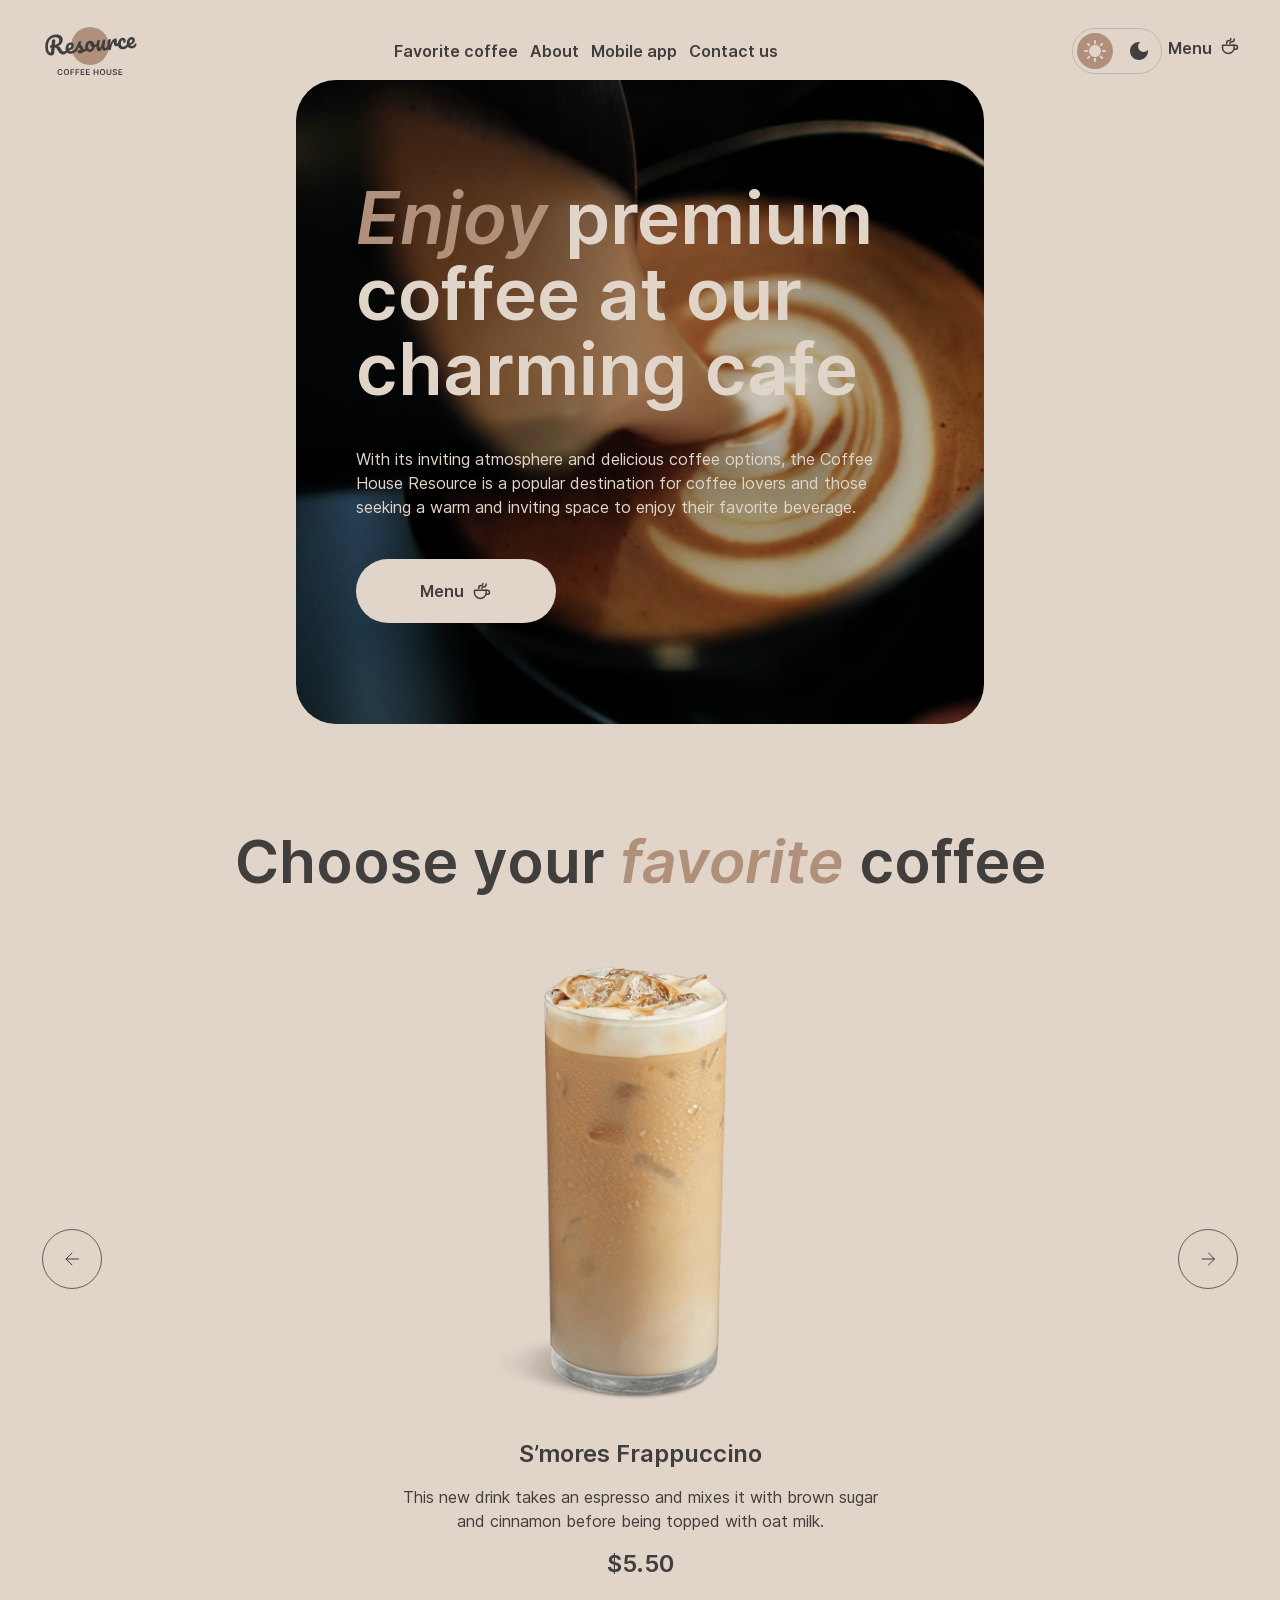
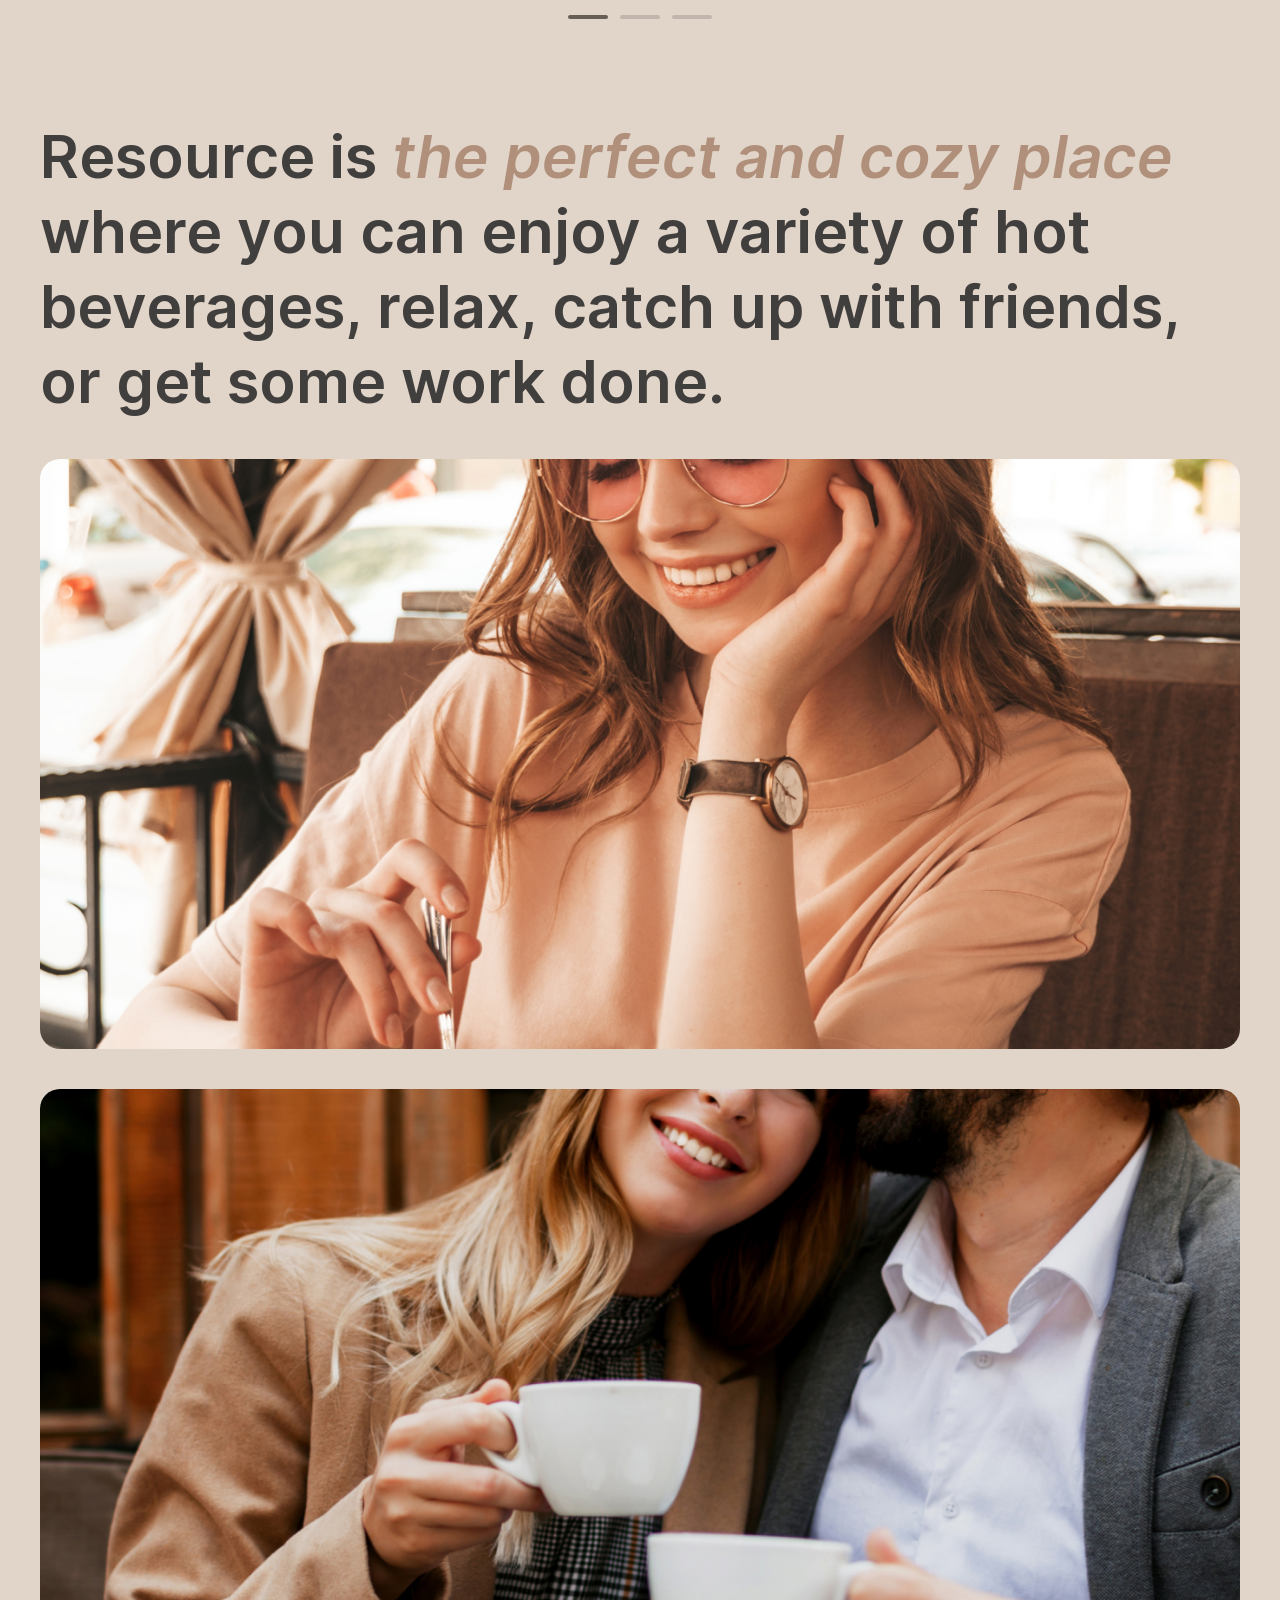
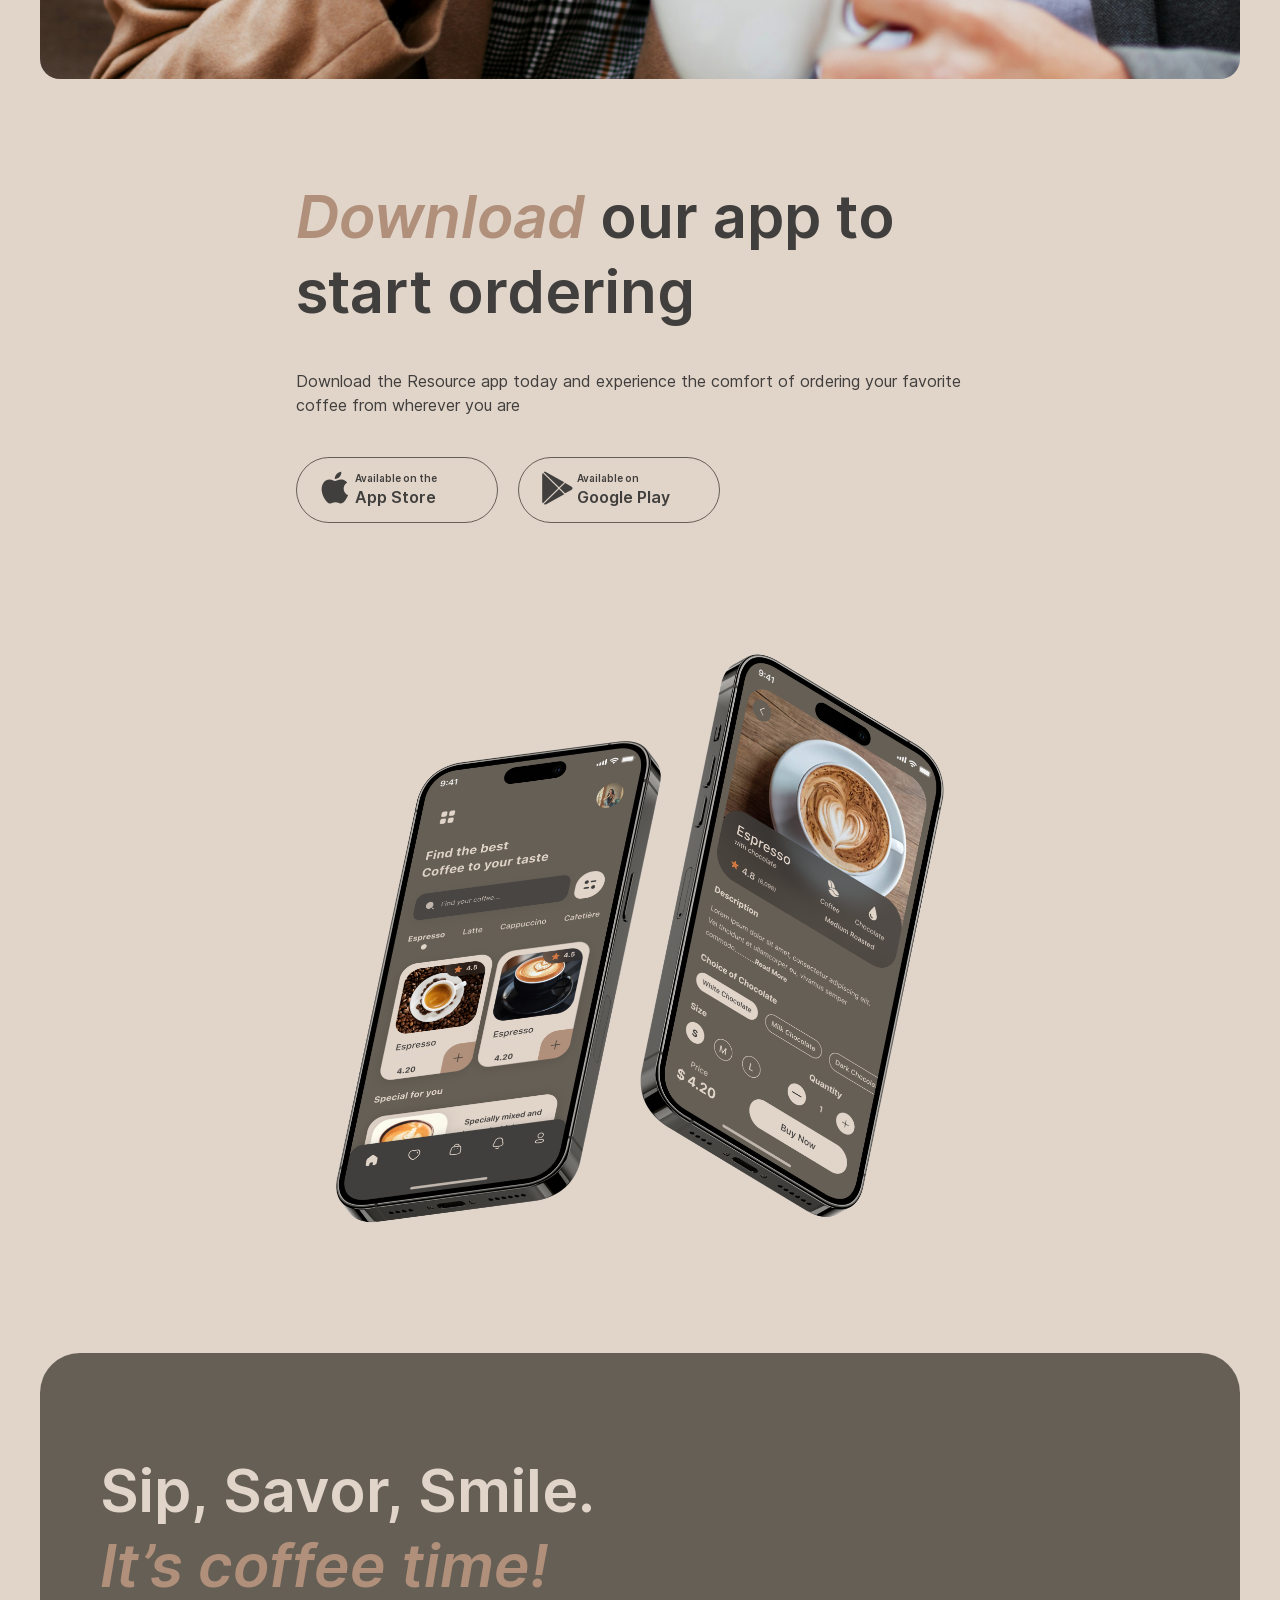
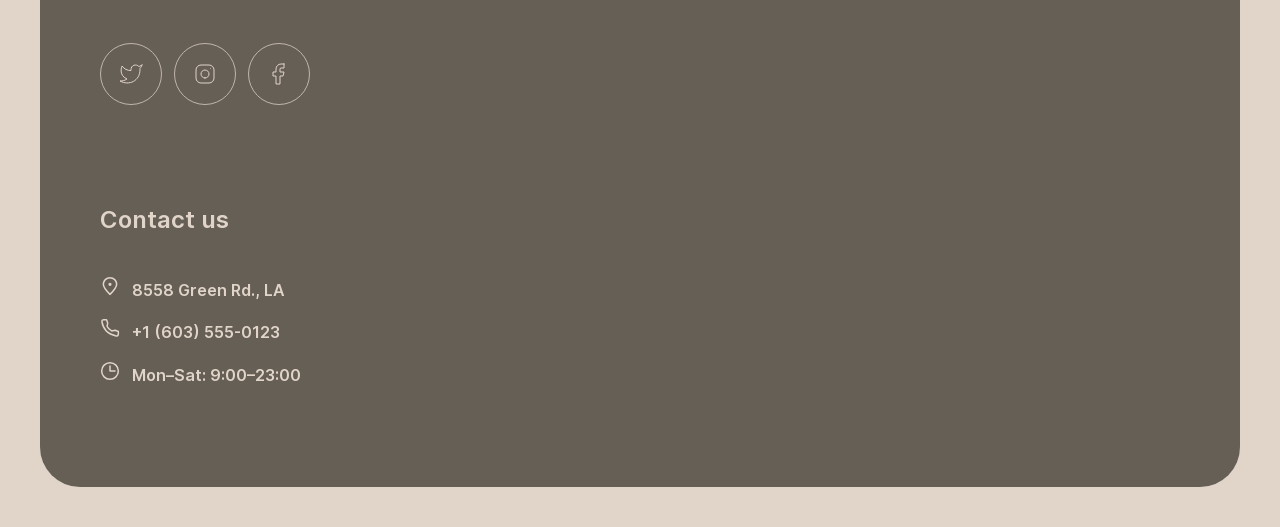
==== index.html @ 59218cc7 "feat: media css updated for header burger" ====
<!DOCTYPE html>
<html lang="en">

<head>
    <meta charset="UTF-8">
    <meta name="viewport" content="width=device-width, initial-scale=1.0">
    <title>Coffee House</title>
    <meta name="description" content="Coffee House">
    <meta name="keywords" content="Coffee House">

    <!-- < < < < < < < < FAVICON -->

    <!-- OG -->
    <meta property="og:site_name" content="Coffee House (Pavel Halanin)">
    <meta property="og:type" content="website">
    <meta property="og:url" content="/rsschool-landing-page/">
    <meta property="og:image" content="./assets/favicon/favicon_256.jpg">
    <meta property="og:title" content="Coffee House (Pavel Halanin)">
    <meta property="og:description" content="Coffee House (Pavel Halanin)">

    <!-- Twitter -->
    <meta property="twitter:card" content="summary">
    <meta property="twitter:image" content="./assets/favicon/favicon_256.jpg">
    <meta property="twitter:title" content="Coffee House (Pavel Halanin)">
    <meta property="twitter:description" content="Coffee House (Pavel Halanin)">

    <!-- Google -->
    <!-- Error on validator.w3.org -->
    <!--
    <meta itemprop="name" content="Coffee House (Pavel Halanin)">
    <meta itemprop="description" content="Coffee House (Pavel Halanin)">
    <meta itemprop="image" content="./assets/favicon/favicon_256.jpg">
    -->

    <!-- Facebook -->
    <link rel="image_src" href="./assets/favicon/favicon_256.jpg">

    <!-- Apple -->
    <link rel="apple-touch-icon" sizes="57x57" href="./assets/favicon/favicon_57.png">
    <link rel="apple-touch-icon" sizes="60x60" href="./assets/favicon/favicon_60.png">
    <link rel="apple-touch-icon" sizes="72x72" href="./assets/favicon/favicon_72.png">
    <link rel="apple-touch-icon" sizes="76x76" href="./assets/favicon/favicon_76.png">
    <link rel="apple-touch-icon" sizes="114x114" href="./assets/favicon/favicon_114.png">
    <link rel="apple-touch-icon" sizes="120x120" href="./assets/favicon/favicon_120.png">
    <link rel="apple-touch-icon" sizes="144x144" href="./assets/favicon/favicon_144.png">
    <link rel="apple-touch-icon" sizes="152x152" href="./assets/favicon/favicon_152.png">
    <link rel="apple-touch-icon" sizes="180x180" href="./assets/favicon/favicon_180.png">

    <meta name="apple-mobile-web-app-title" content="Coffee House (Pavel Halanin)">

    <link rel="apple-touch-icon-precomposed" href="./assets/favicon/favicon_152.png" sizes="152x152">
    <link rel="apple-touch-icon-precomposed" href="./assets/favicon/favicon_120.png" sizes="120x120">
    <link rel="apple-touch-icon-precomposed" href="./assets/favicon/favicon_76.png" sizes="76x76">
    <link rel="apple-touch-icon-precomposed" href="./assets/favicon/favicon_57.png">

    <!-- Safari -->
    <link rel="mask-icon" href="./assets/favicon/favicon.svg" color="#5bbad5">

    <!--favicon-->

    <link rel="icon" type="image/png" sizes="192x192" href="./assets/favicon/favicon_192.png">
    <link rel="icon" type="image/png" sizes="96x96" href="./assets/favicon/favicon_96.png">
    <link rel="icon" type="image/png" sizes="32x32" href="./assets/favicon/favicon_32.png">
    <link rel="icon" type="image/png" sizes="16x16" href="./assets/favicon/favicon_16.png">
    <link rel="icon" type="image/svg+xml" href="./assets/favicon/favicon.svg">
    <link rel="shortcut icon" type="image/vnd.microsoft.icon" href="./assets/favicon/favicon.svg">
    <meta name="application-name" content="Coffee House (Pavel Halanin)">
    <link rel="icon" type="image/x-icon" href="./assets/favicon/favicon.ico">

    <!-- PWA -->
    <link rel="manifest" href="./assets/favicon/manifest.webmanifest">
    <meta name="theme-color" content="#f8f9fa">

    <!-- Microsoft -->
    <meta name="msapplication-config" content="./assets/favicon/ieconfig.xml">
    <meta name="msapplication-TileColor" content="#2d89ef">
    <meta name="msapplication-TileImage" content="./assets/favicon/favicon_144.png">
    <!-- FAVICON > > > > > > > > -->

    <link rel="stylesheet" href="./css/fonts.css?nocache=2026-09-23_19-55">
    <link rel="stylesheet" href="./css/global.css?nocache=2026-09-23_19-55">
    <link rel="stylesheet" href="./css/header.css?nocache=2026-09-23_20-30">
    <link rel="stylesheet" href="./css/header_mobile.css?nocache=2026-09-23_20-30">
    <link rel="stylesheet" href="./css/header_table.css?nocache=2026-09-23_20-30">
    <link rel="stylesheet" href="./css/header_pc.css?nocache=2026-09-23_20-30">
    <link rel="stylesheet" href="./css/hero_mobile.css?nocache=2026-09-23_19-55">
    <link rel="stylesheet" href="./css/hero_table.css?nocache=2026-09-23_19-55">
    <link rel="stylesheet" href="./css/hero_pc.css?nocache=2026-09-23_19-55">
    <link rel="stylesheet" href="./css/slider_mobile.css?nocache=2026-09-23_19-55">
    <link rel="stylesheet" href="./css/slider_table.css?nocache=2026-09-23_19-55">
    <link rel="stylesheet" href="./css/slider_pc.css?nocache=2026-09-23_19-55">
    <link rel="stylesheet" href="./css/about_mobile.css?nocache=2026-09-23_19-55">
    <link rel="stylesheet" href="./css/about_table.css?nocache=2026-09-23_19-55">
    <link rel="stylesheet" href="./css/about_pc.css?nocache=2026-09-23_19-55">
    <link rel="stylesheet" href="./css/mobile_app_mobile.css?nocache=2026-09-23_19-55">
    <link rel="stylesheet" href="./css/mobile_app_table.css?nocache=2026-09-23_19-55">
    <link rel="stylesheet" href="./css/mobile_app_pc.css?nocache=2026-09-23_19-55">
    <link rel="stylesheet" href="./css/footer.css?nocache=2026-09-23_19-55">
    <link rel="stylesheet" href="./css/footer_mobile.css?nocache=2026-09-23_19-55">
    <link rel="stylesheet" href="./css/footer_table.css?nocache=2026-09-23_19-55">
    <link rel="stylesheet" href="./css/footer_pc.css?nocache=2026-09-23_19-55">
    <script src="./js/ThemeSwitcher.js?nocache=2026-09-23_19-55"></script>
</head>

<body>
    <script>
        ThemeSwitcher.init();
    </script>
    <div class="page__wrapper">
        <header class="header">
            <div class="container">
                <a href="./" class="header__logo">
                    <svg data-theme='light' width="100" height="60" viewBox="0 0 100 60" fill="none"
                        xmlns="http://www.w3.org/2000/svg">
                        <path
                            d="M69 25C69 35.4934 60.4934 44 50 44C39.5066 44 31 35.4934 31 25C31 14.5066 39.5066 6 50 6C60.4934 6 69 14.5066 69 25Z"
                            fill="#B0907A" />
                        <path
                            d="M95.6784 22.2913C95.8856 22.2732 96.0534 22.3548 96.1817 22.5364C96.326 22.7165 96.4127 22.9739 96.442 23.3086C96.4922 23.8824 96.4 24.3884 96.1652 24.8265C95.7789 25.5509 95.2359 26.1365 94.5362 26.5832C93.8524 27.0285 93.0084 27.295 92.0042 27.3829C90.4741 27.5168 89.2469 27.1664 88.3226 26.3318C87.3969 25.4812 86.8658 24.2749 86.7291 22.7129C86.6329 21.6131 86.7748 20.5727 87.1547 19.5919C87.5333 18.5951 88.1046 17.7822 88.8687 17.1532C89.6487 16.5229 90.5568 16.1623 91.5928 16.0717C92.5173 15.9908 93.2829 16.2049 93.8895 16.714C94.4948 17.2071 94.8386 17.9239 94.9209 18.8643C95.0171 19.9641 94.7016 20.9473 93.9743 21.814C93.2617 22.6633 91.9772 23.4021 90.1208 24.0303C90.5675 24.73 91.2451 25.0401 92.1537 24.9606C92.8072 24.9035 93.3279 24.7053 93.7158 24.3662C94.1197 24.0257 94.5692 23.4725 95.0643 22.7064C95.2346 22.4506 95.4393 22.3122 95.6784 22.2913ZM91.3914 18.4503C90.8016 18.5019 90.3295 18.8885 89.9751 19.6102C89.6365 20.3304 89.5098 21.1767 89.5949 22.149L89.5991 22.1968C90.5199 21.8914 91.2318 21.4918 91.7347 20.9981C92.2376 20.5044 92.4632 19.9626 92.4117 19.3729C92.3852 19.0701 92.2766 18.8386 92.0859 18.6786C91.9098 18.5013 91.6783 18.4252 91.3914 18.4503Z"
                            fill="#403F3D" />
                        <path
                            d="M83.2976 28.1446C81.7356 28.2813 80.4779 27.9497 79.5245 27.1497C78.5857 26.3324 78.0529 25.1985 77.926 23.7481C77.813 22.457 77.969 21.303 78.394 20.2861C78.819 19.2692 79.4149 18.4622 80.1818 17.8651C80.9487 17.268 81.7784 16.9304 82.671 16.8523C83.5477 16.7756 84.2481 16.9793 84.7723 17.4635C85.311 17.9303 85.6159 18.5702 85.6871 19.383C85.7456 20.0525 85.6437 20.6316 85.3813 21.1203C85.1348 21.6076 84.7725 21.8722 84.2944 21.9141C83.9915 21.9406 83.7382 21.8904 83.5344 21.7637C83.3465 21.6356 83.2414 21.444 83.2191 21.189C83.2093 21.0774 83.2141 20.9485 83.2334 20.8023C83.2527 20.6561 83.2676 20.5504 83.278 20.4852C83.3367 20.2392 83.357 20.0125 83.3389 19.8053C83.3208 19.5981 83.2511 19.4436 83.1297 19.3418C83.0243 19.2386 82.876 19.1953 82.6847 19.2121C82.3181 19.2441 81.9901 19.4415 81.7006 19.8041C81.4097 20.1508 81.193 20.6114 81.0506 21.186C80.9081 21.7606 80.8661 22.3826 80.9247 23.0521C81.0865 24.901 81.9723 25.7551 83.5821 25.6142C84.2356 25.557 84.9181 25.2805 85.6296 24.7846C86.3556 24.2714 87.0469 23.5444 87.7034 22.6036C87.8752 22.3637 88.0806 22.2333 88.3197 22.2124C88.5269 22.1942 88.6946 22.2759 88.8229 22.4574C88.9672 22.6375 89.054 22.895 89.0832 23.2297C89.1362 23.8354 89.028 24.3427 88.7587 24.7518C88.0904 25.7418 87.2526 26.5378 86.2452 27.1399C85.2524 27.7247 84.2699 28.0596 83.2976 28.1446Z"
                            fill="#403F3D" />
                        <path
                            d="M69.548 29.3476C68.9423 29.4006 68.4841 29.1195 68.1733 28.5042C67.8784 27.8876 67.6696 26.8779 67.5469 25.4753C67.3656 23.4032 67.4882 21.4089 67.9148 19.4924C68.0179 19.0177 68.2197 18.6627 68.5203 18.4276C68.8355 18.1752 69.288 18.0232 69.8778 17.9716C70.1965 17.9437 70.4232 17.964 70.5577 18.0326C70.6921 18.1011 70.7692 18.2469 70.7887 18.4701C70.811 18.7251 70.7416 19.3094 70.5806 20.2229C70.477 20.8744 70.3983 21.4434 70.3445 21.93C70.2907 22.4165 70.2626 23.0132 70.2602 23.7201C70.6663 22.3033 71.1584 21.136 71.7366 20.2181C72.3148 19.3002 72.8987 18.6308 73.4883 18.2098C74.0938 17.7874 74.6595 17.5532 75.1855 17.5072C76.2215 17.4166 76.7849 17.8893 76.8755 18.9253C76.8936 19.1325 76.8658 19.6409 76.7921 20.4504C76.7204 21.0991 76.6915 21.5032 76.7054 21.6626C76.7542 22.2204 76.9779 22.4819 77.3764 22.4471C77.8227 22.408 78.3658 22.0072 79.0057 21.2445C79.1948 21.0191 79.4009 20.8967 79.6241 20.8772C79.8313 20.8591 79.9991 20.9408 80.1274 21.1223C80.2702 21.2864 80.3549 21.5199 80.3814 21.8228C80.433 22.4125 80.314 22.8887 80.0245 23.2513C79.6187 23.7526 79.1275 24.1971 78.5511 24.5848C77.9893 24.9552 77.3736 25.1697 76.7042 25.2282C75.8594 25.3021 75.1951 25.1434 74.7111 24.7521C74.2431 24.3594 73.977 23.7965 73.9129 23.0633C73.892 22.8242 73.895 22.583 73.9219 22.3397C73.9258 22.0182 73.923 21.8016 73.9132 21.69C73.8909 21.435 73.7921 21.3151 73.6167 21.3305C73.3777 21.3514 73.0826 21.6503 72.7315 22.2271C72.395 22.7865 72.0738 23.5213 71.768 24.4314C71.4621 25.3415 71.2322 26.2932 71.0782 27.2864C70.9684 28.0509 70.8058 28.5791 70.5904 28.8709C70.3896 29.1455 70.0421 29.3044 69.548 29.3476Z"
                            fill="#403F3D" />
                        <path
                            d="M59.2457 30.2488C58.5284 30.3116 57.9101 30.0364 57.3907 29.4233C56.8858 28.7929 56.5901 27.9836 56.5037 26.9954C56.3991 25.8 56.3833 24.7012 56.4562 23.699C56.5277 22.6809 56.698 21.5979 56.967 20.4501C57.0845 19.958 57.2777 19.5958 57.5465 19.3635C57.8153 19.1312 58.2605 18.9878 58.8821 18.9334C59.2327 18.9028 59.4767 18.9376 59.614 19.038C59.7672 19.1371 59.8536 19.2981 59.8731 19.5213C59.8842 19.6488 59.8342 20.0868 59.7231 20.8354C59.6153 21.4391 59.5345 21.9842 59.4807 22.4707C59.3083 24.1722 59.2465 25.3019 59.2953 25.8598C59.3246 26.1945 59.3854 26.4301 59.4776 26.5666C59.5685 26.6871 59.7016 26.7397 59.8769 26.7244C60.116 26.7035 60.3899 26.4386 60.6988 25.9297C61.0235 25.4195 61.3426 24.6608 61.656 23.6536C61.9854 22.6451 62.2793 21.4148 62.5377 19.9627C62.6234 19.4734 62.7847 19.114 63.0216 18.8845C63.2744 18.6535 63.6638 18.5151 64.1898 18.4691C64.5564 18.437 64.8156 18.4625 64.9674 18.5456C65.1179 18.6127 65.2035 18.7658 65.2245 19.0049C65.2593 19.4034 65.1556 20.5127 64.9133 22.3327C64.6455 24.412 64.5325 25.6907 64.5744 26.1688C64.6009 26.4717 64.6855 26.7052 64.8284 26.8694C64.9698 27.0176 65.1442 27.0827 65.3514 27.0645C65.6702 27.0366 66.028 26.8126 66.4249 26.3924C66.8363 25.9549 67.3703 25.2657 68.0268 24.3249C68.1985 24.0851 68.4039 23.9547 68.643 23.9337C68.8502 23.9156 69.018 23.9973 69.1463 24.1788C69.2906 24.3589 69.3773 24.6163 69.4066 24.9511C69.4624 25.5886 69.3542 26.096 69.082 26.4731C68.4706 27.3779 67.79 28.1361 67.0405 28.7477C66.3069 29.358 65.438 29.707 64.4339 29.7949C63.6688 29.8618 63.0771 29.6165 62.6589 29.0588C62.2567 28.4997 62.0088 27.6862 61.9154 26.6183C61.7393 27.7259 61.406 28.5982 60.9157 29.2354C60.424 29.8566 59.8673 30.1944 59.2457 30.2488Z"
                            fill="#403F3D" />
                        <path
                            d="M57.5606 22.8796C57.7678 22.8614 57.9362 22.9511 58.0659 23.1485C58.1956 23.346 58.2744 23.6041 58.3023 23.9229C58.3692 24.688 58.1779 25.1625 57.7282 25.3463C56.8011 25.7647 55.7659 26.048 54.6225 26.1963C54.4367 27.5616 53.9332 28.6898 53.1117 29.5808C52.2888 30.4559 51.3115 30.9429 50.1799 31.0419C49.2235 31.1256 48.3824 30.9663 47.6566 30.564C46.9467 30.1603 46.383 29.5913 45.9654 28.8569C45.5478 28.1225 45.3 27.309 45.2219 26.4164C45.1159 25.205 45.2529 24.1089 45.6328 23.1281C46.0114 22.1313 46.5841 21.3343 47.351 20.7372C48.1165 20.1242 48.9933 19.7744 49.9816 19.688C51.1929 19.582 52.2022 19.9193 53.0093 20.6999C53.8309 21.4632 54.3592 22.453 54.5941 23.6691C55.339 23.5558 56.2177 23.3183 57.23 22.9567C57.3547 22.9136 57.4649 22.8879 57.5606 22.8796ZM50.1494 28.4908C50.6595 28.4462 51.0797 28.2007 51.41 27.7542C51.7563 27.3063 51.959 26.6863 52.0182 25.8941C51.4948 25.6026 51.0739 25.1977 50.7555 24.6795C50.4531 24.1599 50.2754 23.5972 50.2224 22.9916C50.2001 22.7365 50.2017 22.4794 50.2272 22.2202L50.1076 22.2307C49.4701 22.2864 48.9633 22.644 48.5873 23.3032C48.2259 23.9452 48.094 24.824 48.1916 25.9398C48.2683 26.8164 48.4942 27.4712 48.8694 27.9042C49.2605 28.3357 49.6872 28.5313 50.1494 28.4908Z"
                            fill="#403F3D" />
                        <path
                            d="M40.3098 32.4354C39.481 32.508 38.8267 32.3725 38.3469 32.029C37.8831 31.6841 37.6303 31.2726 37.5884 30.7944C37.5522 30.38 37.6722 30.0081 37.9486 29.6787C38.2249 29.3494 38.658 29.1589 39.2477 29.1073C39.4549 29.0892 39.6961 29.0922 39.9712 29.1163C40.2609 29.1231 40.4782 29.1282 40.623 29.1316C40.5709 28.7185 40.4411 28.3364 40.2337 27.9851C40.0422 27.6325 39.8043 27.3 39.52 26.9876C39.2343 26.6592 38.9687 26.3773 38.7232 26.1418C38.3114 27.1254 37.8856 27.9497 37.4459 28.6145C37.0221 29.278 36.5477 29.9137 36.0227 30.5218C35.7609 30.8338 35.4706 31.0038 35.1518 31.0316C34.8968 31.054 34.6819 30.9844 34.5072 30.823C34.3311 30.6457 34.2312 30.4216 34.2075 30.1506C34.1796 29.8318 34.2653 29.5272 34.4648 29.2367L34.7421 28.827C35.524 27.6664 36.1073 26.7159 36.4923 25.9756C36.7228 25.4896 36.9879 24.8481 37.2876 24.0509C37.5858 23.2379 37.874 22.4016 38.1522 21.542C38.3937 20.8142 38.9926 20.4085 39.9489 20.3248C40.3952 20.2858 40.7095 20.2984 40.8918 20.3628C41.0741 20.4271 41.1729 20.547 41.1883 20.7223C41.1967 20.8179 41.178 20.9722 41.1324 21.1849C41.0868 21.3977 41.0172 21.6126 40.9238 21.8296C40.6871 22.4285 40.5862 22.9272 40.621 23.3257C40.6419 23.5647 40.7446 23.8208 40.9291 24.0937C41.1296 24.3653 41.4239 24.7009 41.8123 25.1006C42.3809 25.7254 42.8136 26.2657 43.1105 26.7216C43.4219 27.1601 43.602 27.6583 43.6508 28.2162C43.6647 28.3756 43.6683 28.6001 43.6615 28.8898C44.4161 28.5187 45.2621 27.6335 46.1998 26.2345C46.3715 25.9946 46.5769 25.8642 46.816 25.8433C47.0232 25.8252 47.191 25.9069 47.3193 26.0884C47.4635 26.2685 47.5503 26.5259 47.5796 26.8606C47.6326 27.4663 47.5244 27.9737 47.255 28.3827C46.5445 29.4407 45.8387 30.185 45.1376 30.6158C44.451 31.0292 43.5751 31.2985 42.51 31.4238C41.9199 32.0215 41.1865 32.3587 40.3098 32.4354Z"
                            fill="#403F3D" />
                        <path
                            d="M36.6171 26.7357C36.8243 26.7175 36.9921 26.7992 37.1204 26.9807C37.2646 27.1608 37.3514 27.4183 37.3807 27.753C37.4365 28.3905 37.3283 28.8979 37.0561 29.2751C36.5291 30.0439 35.7502 30.7786 34.7193 31.4791C33.7044 32.1782 32.5833 32.5815 31.3559 32.6888C29.6823 32.8353 28.3436 32.4947 27.3396 31.667C26.3356 30.8394 25.7646 29.6365 25.6266 28.0586C25.5304 26.9588 25.6722 25.9185 26.0522 24.9376C26.4308 23.9408 27.0021 23.1279 27.7662 22.4989C28.5462 21.8686 29.4542 21.508 30.4903 21.4174C31.4147 21.3365 32.1803 21.5506 32.787 22.0597C33.3923 22.5528 33.7361 23.2696 33.8183 24.21C33.9145 25.3098 33.599 26.293 32.8718 27.1597C32.1591 28.009 30.8826 28.7471 29.0422 29.3739C29.5048 30.0722 30.294 30.3726 31.4098 30.275C32.127 30.2122 32.9183 29.894 33.7836 29.3204C34.6634 28.7295 35.4025 27.9983 36.0009 27.1269C36.1726 26.887 36.378 26.7566 36.6171 26.7357ZM30.2888 23.796C29.6991 23.8476 29.227 24.2342 28.8725 24.9559C28.534 25.6761 28.4073 26.5224 28.4923 27.4947L28.4965 27.5425C29.4174 27.2371 30.1293 26.8375 30.6322 26.3438C31.1351 25.8501 31.3607 25.3083 31.3091 24.7186C31.2826 24.4158 31.174 24.1843 30.9834 24.0243C30.8072 23.847 30.5757 23.7709 30.2888 23.796Z"
                            fill="#403F3D" />
                        <path
                            d="M27.6906 27.5167C27.8978 27.4986 28.0656 27.5803 28.1939 27.7618C28.3382 27.9419 28.4249 28.1993 28.4542 28.5341C28.5086 29.1557 28.4004 29.6631 28.1296 30.0561C27.4454 31.0476 26.7351 31.8324 25.9987 32.4108C25.261 32.9733 24.3581 33.3012 23.2902 33.3946C22.2541 33.4853 21.3451 33.2837 20.5631 32.79C19.797 32.2949 19.028 31.3985 18.256 30.1009C17.6351 29.063 17.151 28.3023 16.8035 27.8188C16.4547 27.3193 16.119 26.9712 15.7967 26.7745C15.4903 26.5765 15.1198 26.4724 14.6852 26.4622C14.6508 26.8025 14.5595 27.8705 14.4114 29.6663C14.3537 30.4744 14.3165 30.9675 14.3 31.1456C14.2256 32.1319 13.9724 32.9089 13.5402 33.4767C13.1067 34.0286 12.4038 34.3471 11.4315 34.4321C10.3636 34.5256 9.38799 34.2977 8.50477 33.7486C7.63609 33.1822 6.9298 32.3606 6.38589 31.2839C5.84059 30.1913 5.50518 28.9277 5.37968 27.4932C5.1454 24.8154 5.40544 22.4638 6.15978 20.4383C6.93006 18.4115 8.10738 16.8148 9.69174 15.6483C11.2906 14.4644 13.1899 13.7763 15.3895 13.5838C16.9196 13.45 18.223 13.5688 19.2994 13.9404C20.3759 14.312 21.1968 14.8826 21.762 15.6523C22.3432 16.4206 22.6784 17.3148 22.7676 18.3349C22.8457 19.2275 22.7073 20.1229 22.3522 21.0213C22.0117 21.9023 21.4476 22.7066 20.66 23.434C19.8724 24.1614 18.8869 24.7375 17.7034 25.1622C18.4866 25.3025 19.1057 25.5856 19.5605 26.0116C20.0154 26.4376 20.4891 27.0787 20.9816 27.9351C21.5115 28.8524 22.0112 29.5153 22.4806 29.924C22.966 30.3312 23.4955 30.5098 24.0693 30.4596C24.5794 30.4149 25.0509 30.205 25.4838 29.8299C25.9154 29.4388 26.4456 28.7981 27.0744 27.9079C27.2461 27.6681 27.4515 27.5377 27.6906 27.5167ZM11.3837 26.727C10.8418 26.7744 10.4561 26.6797 10.2266 26.4428C10.013 26.2045 9.89225 25.9259 9.86436 25.6071C9.8309 25.2246 9.92394 24.9113 10.1435 24.6672C10.379 24.4218 10.6562 24.2851 10.9749 24.2572L11.5727 24.2049C11.691 22.6206 11.8123 21.2528 11.9364 20.1016C12.053 19.0474 12.6771 18.4708 13.8088 18.3718C14.7173 18.2923 15.2071 18.659 15.2782 19.4719C15.2936 19.6473 15.2975 19.7835 15.2899 19.8805L14.9199 23.9121C15.7764 23.789 16.5393 23.5134 17.2085 23.0855C17.8937 22.6561 18.4149 22.0966 18.7722 21.4068C19.1454 20.7156 19.2957 19.9556 19.2232 19.1268C19.1353 18.1226 18.7236 17.3636 17.988 16.8498C17.2524 16.3359 16.2232 16.1369 14.9002 16.2526C13.3382 16.3893 12.0016 16.8997 10.8904 17.7839C9.79381 18.6508 8.98568 19.8779 8.46605 21.4653C7.94503 23.0366 7.78003 24.9142 7.97108 27.0978C8.06033 28.1179 8.24063 28.9855 8.51198 29.7006C8.78334 30.4157 9.08648 30.9432 9.42139 31.2834C9.75631 31.6235 10.0592 31.7817 10.3302 31.7579C10.5374 31.7398 10.6957 31.6216 10.8051 31.4032C10.9304 31.1834 11.0127 30.839 11.052 30.3698L11.3837 26.727Z"
                            fill="#403F3D" />
                        <path
                            d="M78.4033 54.0001V48.1819H82.1874V49.0654H79.4573V50.645H81.9914V51.5285H79.4573V53.1165H82.2101V54.0001H78.4033Z"
                            fill="#403F3D" />
                        <path
                            d="M75.9698 49.7813C75.9433 49.5332 75.8316 49.34 75.6346 49.2017C75.4395 49.0635 75.1857 48.9943 74.8732 48.9943C74.6535 48.9943 74.4651 49.0275 74.3079 49.0938C74.1507 49.1601 74.0304 49.25 73.9471 49.3637C73.8638 49.4773 73.8211 49.607 73.8192 49.7529C73.8192 49.8741 73.8467 49.9792 73.9016 50.0682C73.9585 50.1572 74.0352 50.233 74.1317 50.2955C74.2283 50.3561 74.3353 50.4072 74.4528 50.4489C74.5702 50.4906 74.6886 50.5256 74.8079 50.554L75.3533 50.6904C75.573 50.7415 75.7842 50.8106 75.9869 50.8977C76.1914 50.9849 76.3742 51.0947 76.5352 51.2273C76.698 51.3599 76.8268 51.5199 76.9215 51.7074C77.0162 51.8949 77.0636 52.1146 77.0636 52.3665C77.0636 52.7074 76.9764 53.0076 76.8022 53.2671C76.628 53.5246 76.3761 53.7263 76.0465 53.8722C75.7189 54.0161 75.3221 54.0881 74.8562 54.0881C74.4035 54.0881 74.0105 54.018 73.6772 53.8779C73.3458 53.7377 73.0863 53.5332 72.8988 53.2642C72.7132 52.9953 72.6128 52.6676 72.5977 52.2813H73.6346C73.6497 52.4839 73.7122 52.6525 73.8221 52.787C73.9319 52.9214 74.0749 53.0218 74.2511 53.0881C74.4291 53.1544 74.628 53.1875 74.8477 53.1875C75.0768 53.1875 75.2776 53.1534 75.4499 53.0852C75.6242 53.0152 75.7605 52.9186 75.859 52.7955C75.9575 52.6705 76.0077 52.5246 76.0096 52.358C76.0077 52.2065 75.9632 52.0815 75.8761 51.983C75.7889 51.8826 75.6668 51.7993 75.5096 51.733C75.3543 51.6648 75.1725 51.6042 74.9641 51.5512L74.3022 51.3807C73.823 51.2576 73.4442 51.071 73.1658 50.821C72.8893 50.5692 72.7511 50.2349 72.7511 49.8182C72.7511 49.4754 72.8439 49.1752 73.0295 48.9176C73.217 48.6601 73.4717 48.4602 73.7937 48.3182C74.1156 48.1743 74.4802 48.1023 74.8874 48.1023C75.3003 48.1023 75.6621 48.1743 75.9727 48.3182C76.2852 48.4602 76.5304 48.6582 76.7085 48.912C76.8865 49.1638 76.9783 49.4536 76.984 49.7813H75.9698Z"
                            fill="#403F3D" />
                        <path
                            d="M70.2081 48.1819H71.2621V51.983C71.2621 52.3997 71.1636 52.7662 70.9667 53.0825C70.7716 53.3987 70.497 53.6459 70.1428 53.8239C69.7886 54.0001 69.3748 54.0881 68.9013 54.0881C68.4259 54.0881 68.0112 54.0001 67.657 53.8239C67.3028 53.6459 67.0282 53.3987 66.8331 53.0825C66.6381 52.7662 66.5405 52.3997 66.5405 51.983V48.1819H67.5945V51.895C67.5945 52.1374 67.6475 52.3533 67.7536 52.5427C67.8615 52.7321 68.0131 52.8807 68.2081 52.9887C68.4032 53.0948 68.6343 53.1478 68.9013 53.1478C69.1684 53.1478 69.3994 53.0948 69.5945 52.9887C69.7915 52.8807 69.943 52.7321 70.049 52.5427C70.1551 52.3533 70.2081 52.1374 70.2081 51.895V48.1819Z"
                            fill="#403F3D" />
                        <path
                            d="M65.1444 51.0909C65.1444 51.7178 65.027 52.2548 64.7922 52.7017C64.5592 53.1468 64.241 53.4877 63.8376 53.7245C63.4361 53.9612 62.9806 54.0796 62.4711 54.0796C61.9617 54.0796 61.5052 53.9612 61.1018 53.7245C60.7003 53.4858 60.3821 53.144 60.1473 52.6989C59.9143 52.2519 59.7979 51.7159 59.7979 51.0909C59.7979 50.464 59.9143 49.9281 60.1473 49.483C60.3821 49.036 60.7003 48.6942 61.1018 48.4574C61.5052 48.2207 61.9617 48.1023 62.4711 48.1023C62.9806 48.1023 63.4361 48.2207 63.8376 48.4574C64.241 48.6942 64.5592 49.036 64.7922 49.483C65.027 49.9281 65.1444 50.464 65.1444 51.0909ZM64.0848 51.0909C64.0848 50.6496 64.0157 50.2775 63.8774 49.9745C63.741 49.6695 63.5516 49.4394 63.3092 49.2841C63.0668 49.1269 62.7874 49.0483 62.4711 49.0483C62.1549 49.0483 61.8755 49.1269 61.6331 49.2841C61.3907 49.4394 61.2003 49.6695 61.0621 49.9745C60.9257 50.2775 60.8575 50.6496 60.8575 51.0909C60.8575 51.5322 60.9257 51.9053 61.0621 52.2102C61.2003 52.5133 61.3907 52.7434 61.6331 52.9006C61.8755 53.0559 62.1549 53.1335 62.4711 53.1335C62.7874 53.1335 63.0668 53.0559 63.3092 52.9006C63.5516 52.7434 63.741 52.5133 63.8774 52.2102C64.0157 51.9053 64.0848 51.5322 64.0848 51.0909Z"
                            fill="#403F3D" />
                        <path
                            d="M53.5923 54.0001V48.1819H54.6463V50.645H57.3423V48.1819H58.3991V54.0001H57.3423V51.5285H54.6463V54.0001H53.5923Z"
                            fill="#403F3D" />
                        <path
                            d="M45.9487 54.0001V48.1819H49.7328V49.0654H47.0027V50.645H49.5368V51.5285H47.0027V53.1165H49.7556V54.0001H45.9487Z"
                            fill="#403F3D" />
                        <path
                            d="M40.689 54.0001V48.1819H44.4731V49.0654H41.7429V50.645H44.277V51.5285H41.7429V53.1165H44.4958V54.0001H40.689Z"
                            fill="#403F3D" />
                        <path
                            d="M35.6016 54.0001V48.1819H39.3288V49.0654H36.6555V50.645H39.0732V51.5285H36.6555V54.0001H35.6016Z"
                            fill="#403F3D" />
                        <path
                            d="M30.5142 54.0001V48.1819H34.2414V49.0654H31.5681V50.645H33.9858V51.5285H31.5681V54.0001H30.5142Z"
                            fill="#403F3D" />
                        <path
                            d="M29.1176 51.0909C29.1176 51.7178 29.0002 52.2548 28.7653 52.7017C28.5324 53.1468 28.2142 53.4877 27.8108 53.7245C27.4093 53.9612 26.9538 54.0796 26.4443 54.0796C25.9348 54.0796 25.4784 53.9612 25.075 53.7245C24.6735 53.4858 24.3553 53.144 24.1204 52.6989C23.8875 52.2519 23.771 51.7159 23.771 51.0909C23.771 50.464 23.8875 49.9281 24.1204 49.483C24.3553 49.036 24.6735 48.6942 25.075 48.4574C25.4784 48.2207 25.9348 48.1023 26.4443 48.1023C26.9538 48.1023 27.4093 48.2207 27.8108 48.4574C28.2142 48.6942 28.5324 49.036 28.7653 49.483C29.0002 49.9281 29.1176 50.464 29.1176 51.0909ZM28.0579 51.0909C28.0579 50.6496 27.9888 50.2775 27.8505 49.9745C27.7142 49.6695 27.5248 49.4394 27.2824 49.2841C27.0399 49.1269 26.7606 49.0483 26.4443 49.0483C26.128 49.0483 25.8486 49.1269 25.6062 49.2841C25.3638 49.4394 25.1735 49.6695 25.0352 49.9745C24.8988 50.2775 24.8307 50.6496 24.8307 51.0909C24.8307 51.5322 24.8988 51.9053 25.0352 52.2102C25.1735 52.5133 25.3638 52.7434 25.6062 52.9006C25.8486 53.0559 26.128 53.1335 26.4443 53.1335C26.7606 53.1335 27.0399 53.0559 27.2824 52.9006C27.5248 52.7434 27.7142 52.5133 27.8505 52.2102C27.9888 51.9053 28.0579 51.5322 28.0579 51.0909Z"
                            fill="#403F3D" />
                        <path
                            d="M22.5536 50.1449H21.4911C21.4608 49.9707 21.4049 49.8163 21.3235 49.6818C21.2421 49.5455 21.1407 49.4299 21.0195 49.3352C20.8983 49.2406 20.7601 49.1695 20.6048 49.1222C20.4513 49.0729 20.2856 49.0483 20.1076 49.0483C19.7913 49.0483 19.511 49.1279 19.2667 49.287C19.0224 49.4442 18.8311 49.6752 18.6928 49.9801C18.5546 50.2832 18.4854 50.6534 18.4854 51.0909C18.4854 51.536 18.5546 51.911 18.6928 52.2159C18.833 52.519 19.0243 52.7481 19.2667 52.9034C19.511 53.0568 19.7904 53.1335 20.1048 53.1335C20.279 53.1335 20.4419 53.1108 20.5934 53.0654C20.7468 53.018 20.8841 52.9489 21.0053 52.858C21.1284 52.7671 21.2317 52.6553 21.315 52.5227C21.4002 52.3902 21.4589 52.2387 21.4911 52.0682L22.5536 52.0739C22.5138 52.3504 22.4277 52.6099 22.2951 52.8523C22.1644 53.0947 21.993 53.3087 21.7809 53.4943C21.5688 53.6781 21.3207 53.822 21.0366 53.9262C20.7525 54.0284 20.4371 54.0796 20.0906 54.0796C19.5792 54.0796 19.1228 53.9612 18.7212 53.7245C18.3197 53.4877 18.0034 53.1459 17.7724 52.6989C17.5413 52.2519 17.4258 51.7159 17.4258 51.0909C17.4258 50.464 17.5423 49.9281 17.7752 49.483C18.0082 49.036 18.3254 48.6942 18.7269 48.4574C19.1284 48.2207 19.583 48.1023 20.0906 48.1023C20.4144 48.1023 20.7156 48.1477 20.994 48.2387C21.2724 48.3296 21.5205 48.4631 21.7383 48.6392C21.9561 48.8135 22.1351 49.0275 22.2752 49.2813C22.4173 49.5332 22.5101 49.821 22.5536 50.1449Z"
                            fill="#403F3D" />
                    </svg>
                    <svg data-theme='dark' width="100" height="60" viewBox="0 0 100 60" fill="none"
                        xmlns="http://www.w3.org/2000/svg">
                        <path
                            d="M69 25C69 35.4934 60.4934 44 50 44C39.5066 44 31 35.4934 31 25C31 14.5066 39.5066 6 50 6C60.4934 6 69 14.5066 69 25Z"
                            fill="#B0907A" />
                        <path
                            d="M95.6784 22.2913C95.8856 22.2732 96.0534 22.3548 96.1817 22.5364C96.326 22.7165 96.4127 22.9739 96.442 23.3086C96.4922 23.8824 96.4 24.3884 96.1652 24.8265C95.7789 25.5509 95.2359 26.1365 94.5362 26.5832C93.8524 27.0285 93.0084 27.295 92.0042 27.3829C90.4741 27.5168 89.2469 27.1664 88.3226 26.3318C87.3969 25.4812 86.8658 24.2749 86.7291 22.7129C86.6329 21.6131 86.7748 20.5727 87.1547 19.5919C87.5333 18.5951 88.1046 17.7822 88.8687 17.1532C89.6487 16.5229 90.5568 16.1623 91.5928 16.0717C92.5173 15.9908 93.2829 16.2049 93.8895 16.714C94.4948 17.2071 94.8386 17.9239 94.9209 18.8643C95.0171 19.9641 94.7016 20.9473 93.9743 21.814C93.2617 22.6633 91.9772 23.4021 90.1208 24.0303C90.5675 24.73 91.2451 25.0401 92.1537 24.9606C92.8072 24.9035 93.3279 24.7053 93.7158 24.3662C94.1197 24.0257 94.5692 23.4725 95.0643 22.7064C95.2346 22.4506 95.4393 22.3122 95.6784 22.2913ZM91.3914 18.4503C90.8016 18.5019 90.3295 18.8885 89.9751 19.6102C89.6365 20.3304 89.5098 21.1767 89.5949 22.149L89.5991 22.1968C90.5199 21.8914 91.2318 21.4918 91.7347 20.9981C92.2376 20.5044 92.4632 19.9626 92.4117 19.3729C92.3852 19.0701 92.2766 18.8386 92.0859 18.6786C91.9098 18.5013 91.6783 18.4252 91.3914 18.4503Z"
                            fill="#E1D4C9" />
                        <path
                            d="M83.2976 28.1446C81.7356 28.2813 80.4779 27.9497 79.5245 27.1497C78.5857 26.3324 78.0529 25.1985 77.926 23.7481C77.813 22.457 77.969 21.303 78.394 20.2861C78.819 19.2692 79.4149 18.4622 80.1818 17.8651C80.9487 17.268 81.7784 16.9304 82.671 16.8523C83.5477 16.7756 84.2481 16.9793 84.7723 17.4635C85.311 17.9303 85.6159 18.5702 85.6871 19.383C85.7456 20.0525 85.6437 20.6316 85.3813 21.1203C85.1348 21.6076 84.7725 21.8722 84.2944 21.9141C83.9915 21.9406 83.7382 21.8904 83.5344 21.7637C83.3465 21.6356 83.2414 21.444 83.2191 21.189C83.2093 21.0774 83.2141 20.9485 83.2334 20.8023C83.2527 20.6561 83.2676 20.5504 83.278 20.4852C83.3367 20.2392 83.357 20.0125 83.3389 19.8053C83.3208 19.5981 83.2511 19.4436 83.1297 19.3418C83.0243 19.2386 82.876 19.1953 82.6847 19.2121C82.3181 19.2441 81.9901 19.4415 81.7006 19.8041C81.4097 20.1508 81.193 20.6114 81.0506 21.186C80.9081 21.7606 80.8661 22.3826 80.9247 23.0521C81.0865 24.901 81.9723 25.7551 83.5821 25.6142C84.2356 25.557 84.9181 25.2805 85.6296 24.7846C86.3556 24.2714 87.0469 23.5444 87.7034 22.6036C87.8752 22.3637 88.0806 22.2333 88.3197 22.2124C88.5269 22.1942 88.6946 22.2759 88.8229 22.4574C88.9672 22.6375 89.054 22.895 89.0832 23.2297C89.1362 23.8354 89.028 24.3427 88.7587 24.7518C88.0904 25.7418 87.2526 26.5378 86.2452 27.1399C85.2524 27.7247 84.2699 28.0596 83.2976 28.1446Z"
                            fill="#E1D4C9" />
                        <path
                            d="M69.548 29.3476C68.9423 29.4006 68.4841 29.1195 68.1733 28.5042C67.8784 27.8876 67.6696 26.8779 67.5469 25.4753C67.3656 23.4032 67.4882 21.4089 67.9148 19.4924C68.0179 19.0177 68.2197 18.6627 68.5203 18.4276C68.8355 18.1752 69.288 18.0232 69.8778 17.9716C70.1965 17.9437 70.4232 17.964 70.5577 18.0326C70.6921 18.1011 70.7692 18.2469 70.7887 18.4701C70.811 18.7251 70.7416 19.3094 70.5806 20.2229C70.477 20.8744 70.3983 21.4434 70.3445 21.93C70.2907 22.4165 70.2626 23.0132 70.2602 23.7201C70.6663 22.3033 71.1584 21.136 71.7366 20.2181C72.3148 19.3002 72.8987 18.6308 73.4883 18.2098C74.0938 17.7874 74.6595 17.5532 75.1855 17.5072C76.2215 17.4166 76.7849 17.8893 76.8755 18.9253C76.8936 19.1325 76.8658 19.6409 76.7921 20.4504C76.7204 21.0991 76.6915 21.5032 76.7054 21.6626C76.7542 22.2204 76.9779 22.4819 77.3764 22.4471C77.8227 22.408 78.3658 22.0072 79.0057 21.2445C79.1948 21.0191 79.4009 20.8967 79.6241 20.8772C79.8313 20.8591 79.9991 20.9408 80.1274 21.1223C80.2702 21.2864 80.3549 21.5199 80.3814 21.8228C80.433 22.4125 80.314 22.8887 80.0245 23.2513C79.6187 23.7526 79.1275 24.1971 78.5511 24.5848C77.9893 24.9552 77.3736 25.1697 76.7042 25.2282C75.8594 25.3021 75.1951 25.1434 74.7111 24.7521C74.2431 24.3594 73.977 23.7965 73.9129 23.0633C73.892 22.8242 73.895 22.583 73.9219 22.3397C73.9258 22.0182 73.923 21.8016 73.9132 21.69C73.8909 21.435 73.7921 21.3151 73.6167 21.3305C73.3777 21.3514 73.0826 21.6503 72.7315 22.2271C72.395 22.7865 72.0738 23.5213 71.768 24.4314C71.4621 25.3415 71.2322 26.2932 71.0782 27.2864C70.9684 28.0509 70.8058 28.5791 70.5904 28.8709C70.3896 29.1455 70.0421 29.3044 69.548 29.3476Z"
                            fill="#E1D4C9" />
                        <path
                            d="M59.2452 30.2488C58.5279 30.3116 57.9096 30.0364 57.3902 29.4233C56.8853 28.7929 56.5897 27.9836 56.5032 26.9954C56.3986 25.8 56.3828 24.7012 56.4557 23.699C56.5273 22.6809 56.6975 21.5979 56.9665 20.4501C57.0841 19.958 57.2772 19.5958 57.546 19.3635C57.8148 19.1312 58.26 18.9878 58.8816 18.9334C59.2323 18.9028 59.4762 18.9376 59.6135 19.038C59.7667 19.1371 59.8531 19.2981 59.8726 19.5213C59.8838 19.6488 59.8337 20.0868 59.7226 20.8354C59.6148 21.4391 59.534 21.9842 59.4802 22.4707C59.3078 24.1722 59.246 25.3019 59.2948 25.8598C59.3241 26.1945 59.3849 26.4301 59.4771 26.5666C59.568 26.6871 59.7011 26.7397 59.8764 26.7244C60.1155 26.7035 60.3895 26.4386 60.6983 25.9297C61.023 25.4195 61.3421 24.6608 61.6555 23.6536C61.9849 22.6451 62.2788 21.4148 62.5372 19.9627C62.6229 19.4734 62.7842 19.114 63.0211 18.8845C63.2739 18.6535 63.6633 18.5151 64.1893 18.4691C64.5559 18.437 64.8151 18.4625 64.967 18.5456C65.1174 18.6127 65.203 18.7658 65.224 19.0049C65.2588 19.4034 65.1551 20.5127 64.9128 22.3327C64.645 24.412 64.532 25.6907 64.5739 26.1688C64.6004 26.4717 64.685 26.7052 64.8279 26.8694C64.9693 27.0176 65.1437 27.0827 65.3509 27.0645C65.6697 27.0366 66.0275 26.8126 66.4244 26.3924C66.8358 25.9549 67.3698 25.2657 68.0263 24.3249C68.198 24.0851 68.4035 23.9547 68.6425 23.9337C68.8498 23.9156 69.0175 23.9973 69.1458 24.1788C69.2901 24.3589 69.3768 24.6163 69.4061 24.9511C69.4619 25.5886 69.3537 26.096 69.0815 26.4731C68.4701 27.3779 67.7896 28.1361 67.04 28.7477C66.3064 29.358 65.4375 29.707 64.4334 29.7949C63.6683 29.8618 63.0766 29.6165 62.6585 29.0588C62.2562 28.4997 62.0084 27.6862 61.9149 26.6183C61.7388 27.7259 61.4055 28.5982 60.9152 29.2354C60.4235 29.8566 59.8668 30.1944 59.2452 30.2488Z"
                            fill="#E1D4C9" />
                        <path
                            d="M57.5606 22.8796C57.7678 22.8614 57.9362 22.9511 58.0659 23.1485C58.1956 23.346 58.2744 23.6041 58.3023 23.9229C58.3692 24.688 58.1779 25.1625 57.7282 25.3463C56.8011 25.7647 55.7659 26.048 54.6225 26.1963C54.4367 27.5616 53.9332 28.6898 53.1117 29.5808C52.2888 30.4559 51.3115 30.9429 50.1799 31.0419C49.2235 31.1256 48.3824 30.9663 47.6566 30.564C46.9467 30.1603 46.383 29.5913 45.9654 28.8569C45.5478 28.1225 45.3 27.309 45.2219 26.4164C45.1159 25.205 45.2529 24.1089 45.6328 23.1281C46.0114 22.1313 46.5841 21.3343 47.351 20.7372C48.1165 20.1242 48.9933 19.7744 49.9816 19.688C51.1929 19.582 52.2022 19.9193 53.0093 20.6999C53.8309 21.4632 54.3592 22.453 54.5941 23.6691C55.339 23.5558 56.2177 23.3183 57.23 22.9567C57.3547 22.9136 57.4649 22.8879 57.5606 22.8796ZM50.1494 28.4908C50.6595 28.4462 51.0797 28.2007 51.41 27.7542C51.7563 27.3063 51.959 26.6863 52.0182 25.8941C51.4948 25.6026 51.0739 25.1977 50.7555 24.6795C50.4531 24.1599 50.2754 23.5972 50.2224 22.9916C50.2001 22.7365 50.2017 22.4794 50.2272 22.2202L50.1076 22.2307C49.4701 22.2864 48.9633 22.644 48.5873 23.3032C48.2259 23.9452 48.094 24.824 48.1916 25.9398C48.2683 26.8164 48.4942 27.4712 48.8694 27.9042C49.2605 28.3357 49.6872 28.5313 50.1494 28.4908Z"
                            fill="#E1D4C9" />
                        <path
                            d="M40.3093 32.4354C39.4805 32.508 38.8262 32.3725 38.3464 32.029C37.8826 31.6841 37.6298 31.2726 37.5879 30.7944C37.5517 30.38 37.6717 30.0081 37.9481 29.6787C38.2244 29.3494 38.6575 29.1589 39.2472 29.1073C39.4544 29.0892 39.6956 29.0922 39.9708 29.1163C40.2604 29.1231 40.4777 29.1282 40.6226 29.1316C40.5704 28.7185 40.4406 28.3364 40.2332 27.9851C40.0417 27.6325 39.8038 27.3 39.5195 26.9876C39.2338 26.6592 38.9682 26.3773 38.7228 26.1418C38.3109 27.1254 37.8851 27.9497 37.4454 28.6145C37.0216 29.278 36.5472 29.9137 36.0222 30.5218C35.7604 30.8338 35.4701 31.0038 35.1513 31.0316C34.8963 31.054 34.6814 30.9844 34.5067 30.823C34.3306 30.6457 34.2307 30.4216 34.207 30.1506C34.1791 29.8318 34.2648 29.5272 34.4643 29.2367L34.7416 28.827C35.5235 27.6664 36.1068 26.7159 36.4918 25.9756C36.7223 25.4896 36.9874 24.8481 37.2871 24.0509C37.5853 23.2379 37.8735 22.4016 38.1517 21.542C38.3932 20.8142 38.9921 20.4085 39.9484 20.3248C40.3947 20.2858 40.709 20.2984 40.8913 20.3628C41.0736 20.4271 41.1725 20.547 41.1878 20.7223C41.1962 20.8179 41.1775 20.9722 41.1319 21.1849C41.0863 21.3977 41.0167 21.6126 40.9233 21.8296C40.6866 22.4285 40.5857 22.9272 40.6205 23.3257C40.6415 23.5647 40.7442 23.8208 40.9286 24.0937C41.1291 24.3653 41.4235 24.7009 41.8118 25.1006C42.3804 25.7254 42.8131 26.2657 43.11 26.7216C43.4214 27.1601 43.6015 27.6583 43.6503 28.2162C43.6642 28.3756 43.6678 28.6001 43.6611 28.8898C44.4156 28.5187 45.2617 27.6335 46.1993 26.2345C46.371 25.9946 46.5765 25.8642 46.8155 25.8433C47.0227 25.8252 47.1905 25.9069 47.3188 26.0884C47.4631 26.2685 47.5498 26.5259 47.5791 26.8606C47.6321 27.4663 47.5239 27.9737 47.2545 28.3827C46.544 29.4407 45.8382 30.185 45.1371 30.6158C44.4505 31.0292 43.5747 31.2985 42.5095 31.4238C41.9194 32.0215 41.186 32.3587 40.3093 32.4354Z"
                            fill="#E1D4C9" />
                        <path
                            d="M36.6171 26.7357C36.8243 26.7175 36.9921 26.7992 37.1204 26.9807C37.2646 27.1608 37.3514 27.4183 37.3807 27.753C37.4365 28.3905 37.3283 28.8979 37.0561 29.2751C36.5291 30.0439 35.7502 30.7786 34.7193 31.4791C33.7044 32.1782 32.5833 32.5815 31.3559 32.6888C29.6823 32.8353 28.3436 32.4947 27.3396 31.667C26.3356 30.8394 25.7646 29.6365 25.6266 28.0586C25.5304 26.9588 25.6722 25.9185 26.0522 24.9376C26.4308 23.9408 27.0021 23.1279 27.7662 22.4989C28.5462 21.8686 29.4542 21.508 30.4903 21.4174C31.4147 21.3365 32.1803 21.5506 32.787 22.0597C33.3923 22.5528 33.7361 23.2696 33.8183 24.21C33.9145 25.3098 33.599 26.293 32.8718 27.1597C32.1591 28.009 30.8826 28.7471 29.0422 29.3739C29.5048 30.0722 30.294 30.3726 31.4098 30.275C32.127 30.2122 32.9183 29.894 33.7836 29.3204C34.6634 28.7295 35.4025 27.9983 36.0009 27.1269C36.1726 26.887 36.378 26.7566 36.6171 26.7357ZM30.2888 23.796C29.6991 23.8476 29.227 24.2342 28.8725 24.9559C28.534 25.6761 28.4073 26.5224 28.4923 27.4947L28.4965 27.5425C29.4174 27.2371 30.1293 26.8375 30.6322 26.3438C31.1351 25.8501 31.3607 25.3083 31.3091 24.7186C31.2826 24.4158 31.174 24.1843 30.9834 24.0243C30.8072 23.847 30.5757 23.7709 30.2888 23.796Z"
                            fill="#E1D4C9" />
                        <path
                            d="M27.6906 27.5167C27.8978 27.4986 28.0656 27.5803 28.1939 27.7618C28.3382 27.9419 28.4249 28.1993 28.4542 28.5341C28.5086 29.1557 28.4004 29.6631 28.1296 30.0561C27.4454 31.0476 26.7351 31.8324 25.9987 32.4108C25.261 32.9733 24.3581 33.3012 23.2902 33.3946C22.2541 33.4853 21.3451 33.2837 20.5631 32.79C19.797 32.2949 19.028 31.3985 18.256 30.1009C17.6351 29.063 17.151 28.3023 16.8035 27.8188C16.4547 27.3193 16.119 26.9712 15.7967 26.7745C15.4903 26.5765 15.1198 26.4724 14.6852 26.4622C14.6508 26.8025 14.5595 27.8705 14.4114 29.6663C14.3537 30.4744 14.3165 30.9675 14.3 31.1456C14.2256 32.1319 13.9724 32.9089 13.5402 33.4767C13.1067 34.0286 12.4038 34.3471 11.4315 34.4321C10.3636 34.5256 9.38799 34.2977 8.50477 33.7486C7.63609 33.1822 6.9298 32.3606 6.38589 31.2839C5.84059 30.1913 5.50518 28.9277 5.37968 27.4932C5.1454 24.8154 5.40544 22.4638 6.15978 20.4383C6.93006 18.4115 8.10738 16.8148 9.69174 15.6483C11.2906 14.4644 13.1899 13.7763 15.3895 13.5838C16.9196 13.45 18.223 13.5688 19.2994 13.9404C20.3759 14.312 21.1968 14.8826 21.762 15.6523C22.3432 16.4206 22.6784 17.3148 22.7676 18.3349C22.8457 19.2275 22.7073 20.1229 22.3522 21.0213C22.0117 21.9023 21.4476 22.7066 20.66 23.434C19.8724 24.1614 18.8869 24.7375 17.7034 25.1622C18.4866 25.3025 19.1057 25.5856 19.5605 26.0116C20.0154 26.4376 20.4891 27.0787 20.9816 27.9351C21.5115 28.8524 22.0112 29.5153 22.4806 29.924C22.966 30.3312 23.4955 30.5098 24.0693 30.4596C24.5794 30.4149 25.0509 30.205 25.4838 29.8299C25.9154 29.4388 26.4456 28.7981 27.0744 27.9079C27.2461 27.6681 27.4515 27.5377 27.6906 27.5167ZM11.3837 26.727C10.8418 26.7744 10.4561 26.6797 10.2266 26.4428C10.013 26.2045 9.89225 25.9259 9.86436 25.6071C9.8309 25.2246 9.92394 24.9113 10.1435 24.6672C10.379 24.4218 10.6562 24.2851 10.9749 24.2572L11.5727 24.2049C11.691 22.6206 11.8123 21.2528 11.9364 20.1016C12.053 19.0474 12.6771 18.4708 13.8088 18.3718C14.7173 18.2923 15.2071 18.659 15.2782 19.4719C15.2936 19.6473 15.2975 19.7835 15.2899 19.8805L14.9199 23.9121C15.7764 23.789 16.5393 23.5134 17.2085 23.0855C17.8937 22.6561 18.4149 22.0966 18.7722 21.4068C19.1454 20.7156 19.2957 19.9556 19.2232 19.1268C19.1353 18.1226 18.7236 17.3636 17.988 16.8498C17.2524 16.3359 16.2232 16.1369 14.9002 16.2526C13.3382 16.3893 12.0016 16.8997 10.8904 17.7839C9.79381 18.6508 8.98568 19.8779 8.46605 21.4653C7.94503 23.0366 7.78003 24.9142 7.97108 27.0978C8.06033 28.1179 8.24063 28.9855 8.51198 29.7006C8.78334 30.4157 9.08648 30.9432 9.42139 31.2834C9.75631 31.6235 10.0592 31.7817 10.3302 31.7579C10.5374 31.7398 10.6957 31.6216 10.8051 31.4032C10.9304 31.1834 11.0127 30.839 11.052 30.3698L11.3837 26.727Z"
                            fill="#E1D4C9" />
                        <path
                            d="M78.4033 54.0001V48.1819H82.1874V49.0654H79.4573V50.645H81.9914V51.5285H79.4573V53.1165H82.2101V54.0001H78.4033Z"
                            fill="#E1D4C9" />
                        <path
                            d="M75.9698 49.7813C75.9433 49.5332 75.8316 49.34 75.6346 49.2017C75.4395 49.0635 75.1857 48.9943 74.8732 48.9943C74.6535 48.9943 74.4651 49.0275 74.3079 49.0938C74.1507 49.1601 74.0304 49.25 73.9471 49.3637C73.8638 49.4773 73.8211 49.607 73.8192 49.7529C73.8192 49.8741 73.8467 49.9792 73.9016 50.0682C73.9585 50.1572 74.0352 50.233 74.1317 50.2955C74.2283 50.3561 74.3353 50.4072 74.4528 50.4489C74.5702 50.4906 74.6886 50.5256 74.8079 50.554L75.3533 50.6904C75.573 50.7415 75.7842 50.8106 75.9869 50.8977C76.1914 50.9849 76.3742 51.0947 76.5352 51.2273C76.698 51.3599 76.8268 51.5199 76.9215 51.7074C77.0162 51.8949 77.0636 52.1146 77.0636 52.3665C77.0636 52.7074 76.9764 53.0076 76.8022 53.2671C76.628 53.5246 76.3761 53.7263 76.0465 53.8722C75.7189 54.0161 75.3221 54.0881 74.8562 54.0881C74.4035 54.0881 74.0105 54.018 73.6772 53.8779C73.3458 53.7377 73.0863 53.5332 72.8988 53.2642C72.7132 52.9953 72.6128 52.6676 72.5977 52.2813H73.6346C73.6497 52.4839 73.7122 52.6525 73.8221 52.787C73.9319 52.9214 74.0749 53.0218 74.2511 53.0881C74.4291 53.1544 74.628 53.1875 74.8477 53.1875C75.0768 53.1875 75.2776 53.1534 75.4499 53.0852C75.6242 53.0152 75.7605 52.9186 75.859 52.7955C75.9575 52.6705 76.0077 52.5246 76.0096 52.358C76.0077 52.2065 75.9632 52.0815 75.8761 51.983C75.7889 51.8826 75.6668 51.7993 75.5096 51.733C75.3543 51.6648 75.1725 51.6042 74.9641 51.5512L74.3022 51.3807C73.823 51.2576 73.4442 51.071 73.1658 50.821C72.8893 50.5692 72.7511 50.2349 72.7511 49.8182C72.7511 49.4754 72.8439 49.1752 73.0295 48.9176C73.217 48.6601 73.4717 48.4602 73.7937 48.3182C74.1156 48.1743 74.4802 48.1023 74.8874 48.1023C75.3003 48.1023 75.6621 48.1743 75.9727 48.3182C76.2852 48.4602 76.5304 48.6582 76.7085 48.912C76.8865 49.1638 76.9783 49.4536 76.984 49.7813H75.9698Z"
                            fill="#E1D4C9" />
                        <path
                            d="M70.2086 48.1819H71.2626V51.983C71.2626 52.3997 71.1641 52.7662 70.9672 53.0825C70.7721 53.3987 70.4975 53.6459 70.1433 53.8239C69.7891 54.0001 69.3753 54.0881 68.9018 54.0881C68.4264 54.0881 68.0117 54.0001 67.6575 53.8239C67.3033 53.6459 67.0287 53.3987 66.8336 53.0825C66.6386 52.7662 66.541 52.3997 66.541 51.983V48.1819H67.595V51.895C67.595 52.1374 67.648 52.3533 67.7541 52.5427C67.862 52.7321 68.0136 52.8807 68.2086 52.9887C68.4037 53.0948 68.6348 53.1478 68.9018 53.1478C69.1689 53.1478 69.3999 53.0948 69.595 52.9887C69.792 52.8807 69.9435 52.7321 70.0495 52.5427C70.1556 52.3533 70.2086 52.1374 70.2086 51.895V48.1819Z"
                            fill="#E1D4C9" />
                        <path
                            d="M65.1444 51.0909C65.1444 51.7178 65.027 52.2548 64.7922 52.7017C64.5592 53.1468 64.241 53.4877 63.8376 53.7245C63.4361 53.9612 62.9806 54.0796 62.4711 54.0796C61.9617 54.0796 61.5052 53.9612 61.1018 53.7245C60.7003 53.4858 60.3821 53.144 60.1473 52.6989C59.9143 52.2519 59.7979 51.7159 59.7979 51.0909C59.7979 50.464 59.9143 49.9281 60.1473 49.483C60.3821 49.036 60.7003 48.6942 61.1018 48.4574C61.5052 48.2207 61.9617 48.1023 62.4711 48.1023C62.9806 48.1023 63.4361 48.2207 63.8376 48.4574C64.241 48.6942 64.5592 49.036 64.7922 49.483C65.027 49.9281 65.1444 50.464 65.1444 51.0909ZM64.0848 51.0909C64.0848 50.6496 64.0157 50.2775 63.8774 49.9745C63.741 49.6695 63.5516 49.4394 63.3092 49.2841C63.0668 49.1269 62.7874 49.0483 62.4711 49.0483C62.1549 49.0483 61.8755 49.1269 61.6331 49.2841C61.3907 49.4394 61.2003 49.6695 61.0621 49.9745C60.9257 50.2775 60.8575 50.6496 60.8575 51.0909C60.8575 51.5322 60.9257 51.9053 61.0621 52.2102C61.2003 52.5133 61.3907 52.7434 61.6331 52.9006C61.8755 53.0559 62.1549 53.1335 62.4711 53.1335C62.7874 53.1335 63.0668 53.0559 63.3092 52.9006C63.5516 52.7434 63.741 52.5133 63.8774 52.2102C64.0157 51.9053 64.0848 51.5322 64.0848 51.0909Z"
                            fill="#E1D4C9" />
                        <path
                            d="M53.5918 54.0001V48.1819H54.6458V50.645H57.3418V48.1819H58.3986V54.0001H57.3418V51.5285H54.6458V54.0001H53.5918Z"
                            fill="#E1D4C9" />
                        <path
                            d="M45.9482 54.0001V48.1819H49.7323V49.0654H47.0022V50.645H49.5363V51.5285H47.0022V53.1165H49.7551V54.0001H45.9482Z"
                            fill="#E1D4C9" />
                        <path
                            d="M40.6895 54.0001V48.1819H44.4735V49.0654H41.7434V50.645H44.2775V51.5285H41.7434V53.1165H44.4963V54.0001H40.6895Z"
                            fill="#E1D4C9" />
                        <path
                            d="M35.6016 54.0001V48.1819H39.3288V49.0654H36.6555V50.645H39.0732V51.5285H36.6555V54.0001H35.6016Z"
                            fill="#E1D4C9" />
                        <path
                            d="M30.5137 54.0001V48.1819H34.2409V49.0654H31.5676V50.645H33.9853V51.5285H31.5676V54.0001H30.5137Z"
                            fill="#E1D4C9" />
                        <path
                            d="M29.1181 51.0909C29.1181 51.7178 29.0007 52.2548 28.7658 52.7017C28.5328 53.1468 28.2147 53.4877 27.8113 53.7245C27.4097 53.9612 26.9542 54.0796 26.4448 54.0796C25.9353 54.0796 25.4789 53.9612 25.0755 53.7245C24.6739 53.4858 24.3558 53.144 24.1209 52.6989C23.888 52.2519 23.7715 51.7159 23.7715 51.0909C23.7715 50.464 23.888 49.9281 24.1209 49.483C24.3558 49.036 24.6739 48.6942 25.0755 48.4574C25.4789 48.2207 25.9353 48.1023 26.4448 48.1023C26.9542 48.1023 27.4097 48.2207 27.8113 48.4574C28.2147 48.6942 28.5328 49.036 28.7658 49.483C29.0007 49.9281 29.1181 50.464 29.1181 51.0909ZM28.0584 51.0909C28.0584 50.6496 27.9893 50.2775 27.851 49.9745C27.7147 49.6695 27.5253 49.4394 27.2828 49.2841C27.0404 49.1269 26.7611 49.0483 26.4448 49.0483C26.1285 49.0483 25.8491 49.1269 25.6067 49.2841C25.3643 49.4394 25.1739 49.6695 25.0357 49.9745C24.8993 50.2775 24.8311 50.6496 24.8311 51.0909C24.8311 51.5322 24.8993 51.9053 25.0357 52.2102C25.1739 52.5133 25.3643 52.7434 25.6067 52.9006C25.8491 53.0559 26.1285 53.1335 26.4448 53.1335C26.7611 53.1335 27.0404 53.0559 27.2828 52.9006C27.5253 52.7434 27.7147 52.5133 27.851 52.2102C27.9893 51.9053 28.0584 51.5322 28.0584 51.0909Z"
                            fill="#E1D4C9" />
                        <path
                            d="M22.5536 50.1449H21.4911C21.4608 49.9707 21.4049 49.8163 21.3235 49.6818C21.2421 49.5455 21.1407 49.4299 21.0195 49.3352C20.8983 49.2406 20.7601 49.1695 20.6048 49.1222C20.4513 49.0729 20.2856 49.0483 20.1076 49.0483C19.7913 49.0483 19.511 49.1279 19.2667 49.287C19.0224 49.4442 18.8311 49.6752 18.6928 49.9801C18.5546 50.2832 18.4854 50.6534 18.4854 51.0909C18.4854 51.536 18.5546 51.911 18.6928 52.2159C18.833 52.519 19.0243 52.7481 19.2667 52.9034C19.511 53.0568 19.7904 53.1335 20.1048 53.1335C20.279 53.1335 20.4419 53.1108 20.5934 53.0654C20.7468 53.018 20.8841 52.9489 21.0053 52.858C21.1284 52.7671 21.2317 52.6553 21.315 52.5227C21.4002 52.3902 21.4589 52.2387 21.4911 52.0682L22.5536 52.0739C22.5138 52.3504 22.4277 52.6099 22.2951 52.8523C22.1644 53.0947 21.993 53.3087 21.7809 53.4943C21.5688 53.6781 21.3207 53.822 21.0366 53.9262C20.7525 54.0284 20.4371 54.0796 20.0906 54.0796C19.5792 54.0796 19.1228 53.9612 18.7212 53.7245C18.3197 53.4877 18.0034 53.1459 17.7724 52.6989C17.5413 52.2519 17.4258 51.7159 17.4258 51.0909C17.4258 50.464 17.5423 49.9281 17.7752 49.483C18.0082 49.036 18.3254 48.6942 18.7269 48.4574C19.1284 48.2207 19.583 48.1023 20.0906 48.1023C20.4144 48.1023 20.7156 48.1477 20.994 48.2387C21.2724 48.3296 21.5205 48.4631 21.7383 48.6392C21.9561 48.8135 22.1351 49.0275 22.2752 49.2813C22.4173 49.5332 22.5101 49.821 22.5536 50.1449Z"
                            fill="#E1D4C9" />
                    </svg>
                </a>
                <nav class="header__nav">
                    <ul>
                        <li>
                            <a href="#favorite-coffee">Favorite coffee</a>
                        </li>
                        <li>
                            <a href="#about">About</a>
                        </li>
                        <li>
                            <a href="#mobile-app">Mobile app</a>
                        </li>
                        <li>
                            <a href="#contact-us">Contact us</a>
                        </li>
                    </ul>
                </nav>
                <div class="header__menu"></div>
                <div class="theme_switcher__block">
                    <div class="theme_switcher__wrapper">
                        <ul>
                            <li>
                                <button onclick="ThemeSwitcher.setLight()" data-value="light">
                                    <svg width="22" height="22" viewBox="0 0 22 22" fill="none"
                                        xmlns="http://www.w3.org/2000/svg">
                                        <path
                                            d="M10 3V1C10 0.45 10.45 0 11 0C11.55 0 12 0.45 12 1V3C12 3.55 11.55 4 11 4C10.45 4 10 3.55 10 3ZM17.36 6.05L18.77 4.63C19.16 4.24 19.16 3.61 18.77 3.22C18.38 2.83 17.75 2.83 17.36 3.22L15.95 4.64C15.56 5.03 15.56 5.66 15.95 6.05C16.34 6.44 16.97 6.44 17.36 6.05ZM21 10H19C18.45 10 18 10.45 18 11C18 11.55 18.45 12 19 12H21C21.55 12 22 11.55 22 11C22 10.45 21.55 10 21 10ZM11 18C10.45 18 10 18.45 10 19V21C10 21.55 10.45 22 11 22C11.55 22 12 21.55 12 21V19C12 18.45 11.55 18 11 18ZM4.64 6.05L3.22 4.64C2.83 4.25 2.83 3.61 3.22 3.23C3.61 2.85 4.25 2.84 4.63 3.23L6.04 4.64C6.43 5.03 6.43 5.67 6.04 6.05C5.65 6.43 5.02 6.44 4.64 6.05ZM15.95 15.95C15.56 16.34 15.56 16.98 15.95 17.36L17.36 18.77C17.75 19.16 18.39 19.16 18.77 18.77C19.16 18.38 19.16 17.74 18.77 17.36L17.36 15.95C16.98 15.56 16.34 15.56 15.95 15.95ZM1 12H3C3.55 12 4 11.55 4 11C4 10.45 3.55 10 3 10H1C0.45 10 0 10.45 0 11C0 11.55 0.45 12 1 12ZM4.64 18.78L6.05 17.37C6.44 16.98 6.44 16.34 6.05 15.96C5.66 15.58 5.02 15.57 4.64 15.96L3.23 17.37C2.84 17.76 2.84 18.4 3.23 18.78C3.61 19.17 4.25 19.17 4.64 18.78ZM11 5C7.69 5 5 7.69 5 11C5 14.31 7.69 17 11 17C14.31 17 17 14.31 17 11C17 7.69 14.31 5 11 5Z"
                                            fill="#E1D4C9" />
                                    </svg>
                                </button>
                            </li>
                            <li>
                                <button onclick="ThemeSwitcher.setDark()" data-value="dark">
                                    <svg width="18" height="18" viewBox="0 0 18 18" fill="none"
                                        xmlns="http://www.w3.org/2000/svg">
                                        <path
                                            d="M9 0C4.03 0 0 4.03 0 9C0 13.97 4.03 18 9 18C13.97 18 18 13.97 18 9C18 8.54 17.96 8.08 17.9 7.64C16.92 9.01 15.32 9.9 13.5 9.9C10.52 9.9 8.1 7.48 8.1 4.5C8.1 2.69 8.99 1.08 10.36 0.0999999C9.92 0.0399999 9.46 0 9 0Z"
                                            fill="#403F3D" />
                                    </svg>
                                </button>
                            </li>
                        </ul>
                    </div>
                    <a class="theme_switcher__menu_button" href="./menu/">
                        Menu
                        <svg width="20" height="20" viewBox="0 0 20 20" fill="none" xmlns="http://www.w3.org/2000/svg">
                            <path
                                d="M14.167 9.76667V11.6667C14.167 14.8883 11.5553 17.5 8.33366 17.5C5.112 17.5 2.50033 14.8883 2.50033 11.6667V9.76667C2.50033 9.4353 2.76896 9.16667 3.10033 9.16667H13.567C13.8984 9.16667 14.167 9.4353 14.167 9.76667Z"
                                stroke="#403F3D" stroke-width="1.5" stroke-linecap="round" stroke-linejoin="round" />
                            <path
                                d="M10.0003 7.50008C10.0003 6.66675 10.5956 5.83341 11.786 5.83341C13.101 5.83341 14.167 4.76743 14.167 3.45246V2.91675"
                                stroke="#403F3D" stroke-width="1.5" stroke-linecap="round" stroke-linejoin="round" />
                            <path
                                d="M6.66634 7.5V7.08333C6.66634 5.70262 7.78563 4.58333 9.16634 4.58333C10.0868 4.58333 10.833 3.83714 10.833 2.91667V2.5"
                                stroke="#403F3D" stroke-width="1.5" stroke-linecap="round" stroke-linejoin="round" />
                            <path
                                d="M13.333 9.16675H15.4163C16.5669 9.16675 17.4997 10.0995 17.4997 11.2501C17.4997 12.4007 16.5669 13.3334 15.4163 13.3334H14.1663"
                                stroke="#403F3D" stroke-width="1.5" stroke-linecap="round" stroke-linejoin="round" />
                        </svg>
                    </a>
                    <button class="header__burger">
                        <span></span>
                        <span></span>
                    </button>
                </div>
            </div>
        </header>
        <main class="page__main">
            <section class="hero__section">
                <div class="container">
                    <div class="hero__wrapper">
                        <div class="hero__text_block">
                            <h1>
                                <i class="i">Enjoy</i> premium coffee at our charming cafe
                            </h1>
                            <p>
                                With its inviting atmosphere and delicious coffee options, the Coffee House Resource is
                                a
                                popular destination for coffee lovers and those seeking a warm and inviting space to
                                enjoy
                                their favorite beverage.
                            </p>
                            <a href="./menu">
                                Menu
                                <svg width="20" height="20" viewBox="0 0 20 20" fill="none"
                                    xmlns="http://www.w3.org/2000/svg">
                                    <path
                                        d="M14.167 9.76667V11.6667C14.167 14.8883 11.5553 17.5 8.33366 17.5C5.112 17.5 2.50033 14.8883 2.50033 11.6667V9.76667C2.50033 9.4353 2.76896 9.16667 3.10033 9.16667H13.567C13.8984 9.16667 14.167 9.4353 14.167 9.76667Z"
                                        stroke="#403F3D" stroke-width="1.5" stroke-linecap="round"
                                        stroke-linejoin="round" />
                                    <path
                                        d="M10.0003 7.50008C10.0003 6.66675 10.5956 5.83341 11.786 5.83341C13.101 5.83341 14.167 4.76743 14.167 3.45246V2.91675"
                                        stroke="#403F3D" stroke-width="1.5" stroke-linecap="round"
                                        stroke-linejoin="round" />
                                    <path
                                        d="M6.66634 7.5V7.08333C6.66634 5.70262 7.78563 4.58333 9.16634 4.58333C10.0868 4.58333 10.833 3.83714 10.833 2.91667V2.5"
                                        stroke="#403F3D" stroke-width="1.5" stroke-linecap="round"
                                        stroke-linejoin="round" />
                                    <path
                                        d="M13.333 9.16675H15.4163C16.5669 9.16675 17.4997 10.0995 17.4997 11.2501C17.4997 12.4007 16.5669 13.3334 15.4163 13.3334H14.1663"
                                        stroke="#403F3D" stroke-width="1.5" stroke-linecap="round"
                                        stroke-linejoin="round" />
                                </svg>
                            </a>
                        </div>
                    </div>
                </div>
            </section>
            <section class="slider__section" id="favorite-coffee">
                <div class="container">
                    <h2>Choose your <i class="i">favorite</i> coffee</h2>
                    <div class="slider__wrapper">
                        <div class="slider__image_block">
                            <img src="./assets/coffee-slider/coffee-slider-1.png"
                                alt="A cup of S mores Frappuccino with espresso, oat milk, and caramel topping">
                        </div>
                        <div class="slider__text_block">
                            <div class="slider__title">
                                S’mores Frappuccino
                            </div>
                            <div class="slider__description">
                                This new drink takes an espresso and mixes it with brown sugar and cinnamon before being
                                topped with oat milk.
                            </div>
                            <div class="slider__cost">
                                $5.50
                            </div>
                        </div>
                        <div class="slider__controlers">
                            <button class="slider__controller--active"></button>
                            <button></button>
                            <button></button>
                        </div>
                        <button class="slider__button slider__button_left">
                            <svg width="24" height="24" viewBox="0 0 24 24" fill="none"
                                xmlns="http://www.w3.org/2000/svg">
                                <path d="M18.5 12H6M12 18L6 12L12 6" stroke="#403F3D" stroke-linecap="round"
                                    stroke-linejoin="round" />
                            </svg>
                        </button>
                        <button class="slider__button slider__button_right">
                            <svg width="24" height="24" viewBox="0 0 24 24" fill="none"
                                xmlns="http://www.w3.org/2000/svg">
                                <path d="M6 12H18.5M12.5 18L18.5 12L12.5 6" stroke="#403F3D" stroke-linecap="round"
                                    stroke-linejoin="round" />
                            </svg>
                        </button>
                    </div>
                </div>
            </section>
            <section class="about_section__wrapper" id="about">
                <div class="container">
                    <h2 class="about__text">
                        Resource is <i class="i">the perfect and cozy place</i> where you can enjoy a variety of hot
                        beverages,
                        relax,
                        catch up with friends, or get some work done.
                    </h2>
                    <div class="about__images_block">
                        <div>
                            <div class="about__image_block_1">
                                <img src="./assets/about/about-1.jpg"
                                    alt="A smiling young woman wearing pink glasses, with a cup of coffee at an outdoor cafe">
                            </div>
                            <div class="about__image_block_2">
                                <img src="./assets/about/about-2.jpg"
                                    alt="A white cup of coffee on a table in a cozy atmosphere with string lights and candles">
                            </div>
                        </div>
                        <div>
                            <div class="about__image_block_3">
                                <img src="./assets/about/about-3.jpg"
                                    alt="A bearded man with a cup of coffee is working on a laptop in a cafe">
                            </div>
                            <div class="about__image_block_4">
                                <img src="./assets/about/about-4.jpg"
                                    alt="A smiling couple with cups of coffee in a cafe">
                            </div>
                        </div>
                    </div>
                </div>
            </section>
            <section class="mobile_app__wrapper" id="mobile-app">
                <div class="container">
                    <div class="mobile_app__offer">
                        <h2>
                            <i class="i">Download</i>
                            our app
                            to start ordering
                        </h2>
                        <div class="mobile_app__text">
                            Download the Resource app today and experience the comfort of ordering your favorite coffee
                            from
                            wherever you are
                        </div>
                        <div class="mobile_app__buttons">
                            <a href="https://www.apple.com/app-store/" target="_blank">
                                <div>
                                    <svg width="36" height="36" viewBox="0 0 36 36" fill="none"
                                        xmlns="http://www.w3.org/2000/svg">
                                        <path
                                            d="M26.7073 18.6307C26.6704 14.6324 30.065 12.6872 30.2203 12.5966C28.2977 9.86366 25.3178 9.49026 24.2707 9.46048C21.7679 9.20369 19.3403 10.9206 18.0654 10.9206C16.765 10.9206 14.8017 9.48529 12.6858 9.52747C9.96293 9.56841 7.41566 11.1055 6.0186 13.4923C3.13542 18.359 5.28572 25.5108 8.04802 29.4446C9.42981 31.3712 11.0444 33.5223 13.1578 33.4466C15.2254 33.3635 15.9978 32.1614 18.4929 32.1614C20.9651 32.1614 21.6903 33.4466 23.8457 33.3983C26.0647 33.3635 27.4618 31.463 28.7952 29.519C30.392 27.3108 31.0333 25.1362 31.0588 25.0245C31.0066 25.0071 26.7493 23.4229 26.7073 18.6307Z"
                                            fill="#403F3D" />
                                        <path
                                            d="M22.6357 6.87268C23.7477 5.51675 24.5086 3.67205 24.2974 1.80005C22.6879 1.86952 20.675 2.88554 19.5159 4.21169C18.4903 5.38029 17.5742 7.29571 17.8109 9.097C19.6189 9.2285 21.4753 8.20752 22.6357 6.87268Z"
                                            fill="#403F3D" />
                                    </svg>
                                </div>
                                <div>
                                    <div class="mobile_app__button_top_text">
                                        Available on the
                                    </div>
                                    <div class="mobile_app__button_bottom_text">
                                        App Store
                                    </div>
                                </div>
                            </a>
                            <a href="https://play.google.com/" target="_blank">
                                <div>
                                    <svg width="36" height="36" viewBox="0 0 36 36" fill="none"
                                        xmlns="http://www.w3.org/2000/svg">
                                        <path
                                            d="M3.7558 3.20297C3.39335 3.57289 3.18359 4.14884 3.18359 4.89471V31.4994C3.18359 32.2453 3.39335 32.8212 3.7558 33.1911L3.84525 33.2723L19.1359 18.37V18.0181L3.84525 3.11575L3.7558 3.20297Z"
                                            fill="#403F3D" />
                                        <path
                                            d="M26.0776 23.34L20.9863 18.37V18.0181L26.0837 13.0482L26.1979 13.1128L32.2345 16.4617C33.9573 17.4121 33.9573 18.976 32.2345 19.9324L26.1979 23.2753L26.0776 23.34V23.34Z"
                                            fill="#403F3D" />
                                        <path
                                            d="M25.2733 24.2007L20.0617 19.1195L4.68164 34.1166C5.25384 34.7031 6.18695 34.7737 7.24807 34.1873L25.2733 24.2007"
                                            fill="#403F3D" />
                                        <path
                                            d="M25.2733 12.1876L7.24807 2.20103C6.18695 1.62058 5.25384 1.69125 4.68164 2.27772L20.0617 17.2688L25.2733 12.1876Z"
                                            fill="#403F3D" />
                                    </svg>
                                </div>
                                <div>
                                    <div class="mobile_app__button_top_text">
                                        Available on
                                    </div>
                                    <div class="mobile_app__button_bottom_text">
                                        Google Play
                                    </div>
                                </div>
                            </a>
                        </div>
                    </div>
                    <div class="mobile_app__image">
                        <img src="./assets/mobile-app/mobile-screens.png"
                            alt="Two smartphones displaying a mobile app interface for ordering coffee">
                    </div>
                </div>
            </section>
            <footer class="footer__wrapper" id="contact-us">
                <div class="container">
                    <div class="footer__inner_wrapper">
                        <div class="footer__inner_left">
                            <h2 class="footer__left_text">
                                Sip, Savor, Smile.
                                <i class="i">It’s coffee time!</i>
                            </h2>
                            <ul class="footer__socials">
                                <li>
                                    <a href="https://x.com/" target="_blank" title="Twitter">
                                        <svg width="24" height="24" viewBox="0 0 24 24" fill="none"
                                            xmlns="http://www.w3.org/2000/svg">
                                            <path
                                                d="M23 3.01006C23 3.01006 20.9821 4.20217 19.86 4.54006C19.2577 3.84757 18.4573 3.35675 17.567 3.13398C16.6767 2.91122 15.7395 2.96725 14.8821 3.29451C14.0247 3.62177 13.2884 4.20446 12.773 4.96377C12.2575 5.72309 11.9877 6.62239 12 7.54006V8.54006C10.2426 8.58562 8.50127 8.19587 6.93101 7.4055C5.36074 6.61513 4.01032 5.44869 3 4.01006C3 4.01006 -1 13.0101 8 17.0101C5.94053 18.408 3.48716 19.109 1 19.0101C10 24.0101 21 19.0101 21 7.51006C20.9991 7.23151 20.9723 6.95365 20.92 6.68006C21.9406 5.67355 23 3.01006 23 3.01006Z"
                                                stroke="#E1D4C9" stroke-linecap="round" stroke-linejoin="round" />
                                        </svg>
                                    </a>
                                </li>
                                <li>
                                    <a href="https://www.instagram.com/" target="_blank" title="Instagram">
                                        <svg width="24" height="24" viewBox="0 0 24 24" fill="none"
                                            xmlns="http://www.w3.org/2000/svg">
                                            <path
                                                d="M12 16C14.2091 16 16 14.2091 16 12C16 9.79086 14.2091 8 12 8C9.79086 8 8 9.79086 8 12C8 14.2091 9.79086 16 12 16Z"
                                                stroke="#E1D4C9" stroke-linecap="round" stroke-linejoin="round" />
                                            <path
                                                d="M3 16V8C3 5.23858 5.23858 3 8 3H16C18.7614 3 21 5.23858 21 8V16C21 18.7614 18.7614 21 16 21H8C5.23858 21 3 18.7614 3 16Z"
                                                stroke="#E1D4C9" />
                                            <path d="M17.5 6.51L17.51 6.49889" stroke="#E1D4C9" stroke-linecap="round"
                                                stroke-linejoin="round" />
                                        </svg>
                                    </a>
                                </li>
                                <li>
                                    <a href="https://www.facebook.com/" target="_blank" title="Facebook">
                                        <svg width="24" height="24" viewBox="0 0 24 24" fill="none"
                                            xmlns="http://www.w3.org/2000/svg">
                                            <path
                                                d="M17 2H14C12.6739 2 11.4021 2.52678 10.4645 3.46447C9.52678 4.40215 9 5.67392 9 7V10H6V14H9V22H13V14H16L17 10H13V7C13 6.73478 13.1054 6.48043 13.2929 6.29289C13.4804 6.10536 13.7348 6 14 6H17V2Z"
                                                stroke="#E1D4C9" stroke-linecap="round" stroke-linejoin="round" />
                                        </svg>
                                    </a>
                                </li>
                            </ul>
                        </div>
                        <div class="footer__inner_right">
                            <div class="footer__right_title">Contact us</div>
                            <ul class="footer__right_socials">
                                <li>
                                    <a href="https://maps.app.goo.gl/duysmRDQG5gXRLfT6" target="_blank">
                                        <svg width="20" height="20" viewBox="0 0 20 20" fill="none"
                                            xmlns="http://www.w3.org/2000/svg">
                                            <path
                                                d="M16.6663 8.33329C16.6663 12.0152 9.99967 18.3333 9.99967 18.3333C9.99967 18.3333 3.33301 12.0152 3.33301 8.33329C3.33301 4.65139 6.31778 1.66663 9.99967 1.66663C13.6816 1.66663 16.6663 4.65139 16.6663 8.33329Z"
                                                stroke="#E1D4C9" stroke-width="1.5" />
                                            <path
                                                d="M10.0003 9.16667C10.4606 9.16667 10.8337 8.79357 10.8337 8.33333C10.8337 7.8731 10.4606 7.5 10.0003 7.5C9.54009 7.5 9.16699 7.8731 9.16699 8.33333C9.16699 8.79357 9.54009 9.16667 10.0003 9.16667Z"
                                                fill="#E1D4C9" stroke="#E1D4C9" stroke-width="1.5"
                                                stroke-linecap="round" stroke-linejoin="round" />
                                        </svg>
                                        8558 Green Rd., LA
                                    </a>
                                </li>
                                <li>
                                    <a href="tel:+1-603-555-0123">
                                        <svg width="20" height="20" viewBox="0 0 20 20" fill="none"
                                            xmlns="http://www.w3.org/2000/svg">
                                            <path
                                                d="M15.0984 12.2516L11.6665 12.9166C9.34845 11.7531 7.91654 10.4166 7.08321 8.33329L7.72483 4.89154L6.51197 1.66663L3.72946 1.66663C2.60191 1.66663 1.71466 2.59958 1.90108 3.71161C2.29888 6.08454 3.37231 10.0391 6.24987 12.9166C9.27338 15.9401 13.5661 17.3318 16.1378 17.9288C17.299 18.1983 18.3332 17.2908 18.3332 16.0988L18.3332 13.4843L15.0984 12.2516Z"
                                                stroke="#E1D4C9" stroke-width="1.5" stroke-linecap="round"
                                                stroke-linejoin="round" />
                                        </svg>
                                        +1 (603) 555-0123
                                    </a>
                                </li>
                                <li>
                                    <span title="Mon-Sat: 9:00-23:00" style="cursor: help;">
                                        <svg width="20" height="20" viewBox="0 0 20 20" fill="none"
                                            xmlns="http://www.w3.org/2000/svg">
                                            <g clip-path="url(#clip0_217_1736)">
                                                <path d="M10 5L10 10L15 10" stroke="#E1D4C9" stroke-width="1.5"
                                                    stroke-linecap="round" stroke-linejoin="round" />
                                                <path
                                                    d="M10.0003 18.3333C14.6027 18.3333 18.3337 14.6023 18.3337 9.99996C18.3337 5.39759 14.6027 1.66663 10.0003 1.66663C5.39795 1.66663 1.66699 5.39759 1.66699 9.99996C1.66699 14.6023 5.39795 18.3333 10.0003 18.3333Z"
                                                    stroke="#E1D4C9" stroke-width="1.5" stroke-linecap="round"
                                                    stroke-linejoin="round" />
                                            </g>
                                            <defs>
                                                <clipPath id="clip0_217_1736">
                                                    <rect width="20" height="20" fill="white" />
                                                </clipPath>
                                            </defs>
                                        </svg>
                                        Mon–Sat: 9:00–23:00
                                    </span>
                                </li>
                            </ul>
                        </div>
                    </div>
                </div>
            </footer>
        </main>
    </div>
</body>

</html>
---- css/fonts.css ----
@font-face {
    font-display: swap;
    font-family: "Inter";
    font-style: normal;
    font-weight: 400;
    src: url("../assets/fonts/Inter-Regular.woff2") format("woff2");
}

@font-face {
    font-display: swap;
    font-family: "Inter";
    font-style: italic;
    font-weight: 400;
    src: url("../assets/fonts/Inter-Italic.woff2") format("woff2");
}

@font-face {
    font-display: swap;
    font-family: "Inter";
    font-style: normal;
    font-weight: 600;
    src: url("../assets/fonts/Inter-SemiBold.woff2") format("woff2");
}

@font-face {
    font-display: swap;
    font-family: "Inter";
    font-style: italic;
    font-weight: 600;
    src: url("../assets/fonts/Inter-SemiBoldItalic.woff2") format("woff2");
}
---- css/global.css ----
html {
    width: 100%;
    height: 100%;
    scroll-behavior: smooth;
}

body {
    width: 100%;
    height: 100%;
    margin: 0;
}

body [data-theme="light"],
body [data-theme="dark"] {
    display: none;
}

body[data-theme="light"] [data-theme="light"],
body[data-theme="dark"] [data-theme="dark"] {
    display: block;
}

body {
    transition: all 0.5s ease;
}

:root {
    --text-accent: #b0907a;
    --text-dark: #403f3d;
    --text-inverse: #e1d4c9;
    --text-primary: #403f3d;
    --background-page: #e1d4c9;
    --background-container: #665f55;
    --border-primary: #c1b6ad;
    --border-inverse: #665f55;
    --dark-border-primary: #665f55;
    --dark-bg-page: #292826;
    --dark-text-primary: #e1d4c9;
    --dark-text-accent: #b0907a;
    --dark-bg-container: #403f3d;
    --dark-border-inverse: #c1b6ad;
}

body[data-theme="light"] {
    color: var(--text-primary);
    background-color: var(--background-page);
}

body[data-theme="dark"] {
    color: var(--dark-text-primary);
    background-color: var(--dark-bg-page);
}

body[data-theme="light"] a {
    color: var(--text-primary);
}

body[data-theme="dark"] a {
    color: var(--dark-text-primary);
}

.i {
    font-style: Italic;
    color: var(--text-accent);
}

body[data-theme="dark"] .i {
    font-style: Italic;
    color: var(--dark-text-accent);
}

.container {
    max-width: 1360px;
    margin: 0 auto;
    padding: 0 40px;
}

.page__main {
    display: flex;
    flex-direction: column;
    gap: 100px;
}
---- css/header.css ----
.header {
    height: 60px;
    padding-top: 20px;
}

.header>div {
    display: flex;
    align-items: center;
}

.header_logo {
    width: 100px;
}

.header__nav {
    width: 1032px;
}

.header__nav>ul {
    margin: 0;
    padding: 0;

    height: 100%;

    display: flex;
    justify-content: center;
    gap: 40px;
}

@media screen and (min-width: 768px) and (max-width: 1440px) {
    .header__nav {
        width: calc(100vw - 300px);
    }

    .header__nav>ul {
        gap: 12px;
    }
}

.header__nav>ul>li {
    list-style-type: none;
}

.header__nav>ul>li>a {
    display: flex;
    height: 100%;
    justify-content: center;
    align-items: center;

    text-decoration: none;
    color: var(--text-dark);

    font-family: Inter;
    font-weight: 600;
    font-style: Semi Bold;
    font-size: 16px;
    line-height: 150%;
    letter-spacing: 0%;

    border-bottom: 2px solid transparent;
    transition: all 0.5s ease;
}

.header__nav>ul>li>a:hover {
    border-color: var(--text-dark);
}

body[data-theme="dark"] .header__nav>ul>li>a:hover {
    border-color: var(--dark-text-primary);
}

body[data-theme="dark"] .header__nav>ul>li>a {
    color: var(--dark-text-primary);
}

.header__menu {
    width: 44px;
    height: 28px;
}

.theme_switcher__block {
    width: 184px;
    overflow: hidden;
    padding: 8px 0;
    display: flex;
    justify-content: space-between;
    align-items: center;
}

.theme_switcher__wrapper {
    width: 88px;
    height: 44px;
    border: 1px solid var(--border-primary);
    border-radius: 100px;
}

.theme_switcher__wrapper ul {
    margin: 0;
    padding: 0;
    display: flex;
    height: 100%;
    gap: 8px;
    align-items: center;
    justify-content: center;
}

.theme_switcher__wrapper ul>li {
    width: 36px;
    height: 36px;
    list-style-type: none;
}

.theme_switcher__wrapper ul>li>button {
    width: 36px;
    height: 36px;
    background-color: transparent;
    border: none;
    border-radius: 50%;

    display: flex;
    justify-content: center;
    align-items: center;
}

.theme_switcher__wrapper ul>li>button,
.theme_switcher__wrapper ul>li>button svg path {
    transition: all 0.5s ease;
}

body[data-theme="light"] .theme_switcher__wrapper ul>li>button[data-value="light"] {
    background-color: var(--text-accent);
}

.theme_switcher__wrapper ul>li>button:hover {
    background-color: var(--dark-border-primary);
}

body[data-theme="dark"] .theme_switcher__wrapper ul>li>button[data-value="dark"] {
    background-color: var(--dark-text-accent);
}

body[data-theme="dark"] .theme_switcher__wrapper ul>li>button[data-value="dark"] svg path,
.theme_switcher__wrapper ul>li>button[data-value="dark"]:hover svg path {
    fill: var(--text-inverse);
}

.theme_switcher__menu_button {
    width: 72px;
    height: 28px;
    overflow: hidden;
    text-decoration: none;

    display: flex;
    gap: 8px;

    font-family: Inter;
    font-weight: 600;
    font-style: Semi Bold;
    font-size: 16px;
    line-height: 150%;
    letter-spacing: 0%;
    color: var(--text-dark);

    border-bottom: 2px solid transparent;
}

.theme_switcher__menu_button,
.theme_switcher__menu_button .theme_switcher__menu_button svg path {
    transition: all 0.5s ease;
}

.theme_switcher__menu_button:hover {
    border-color: var(--text-dark);
}

body[data-theme="dark"] .theme_switcher__menu_button {
    color: var(--dark-text-primary);
}

body[data-theme="dark"] .theme_switcher__menu_button:hover {
    border-color: var(--dark-text-primary);
}

body[data-theme="dark"] .theme_switcher__menu_button svg path {
    stroke: var(--dark-text-primary);
}

.theme_switcher__menu_button>img {
    width: 20px;
    height: 20px;
}

.header__burger {
    width: 44px;
    height: 44px;
    border-radius: 100px;
    border: 1px solid var(--border-inverse);
    background-color: transparent;

    padding: 0;
    position: relative;
}

.header__burger>span {
    display: block;
    width: 16px;
    height: 2px;
    background-color: var(--text-primary);
    position: absolute;
}

.header__burger>span:first-child {
    top: calc(50% - 5px);
    left: 50%;
    transform: translateX(-50%);
}

.header__burger>span:last-child {
    bottom: calc(50% - 5px);
    left: 50%;
    transform: translateX(-50%);
}

@media screen and (max-width: 768px) {
    .header__burger {
        margin-left: 24px;
    }

    .header__nav,
    .header__menu,
    .theme_switcher__menu_button {
        display: none;
    }

    .header>div {
        display: flex;
        justify-content: space-between;
    }

    .theme_switcher__block {
        width: auto;
    }
}
---- css/header_mobile.css ----
@media screen and (max-width: 768px) {
    .header__burger {
        display: block !important;
    }
}
---- css/header_table.css ----
@media screen and (min-width: 768px) and (max-width: 1439px) {
    .header__burger {
        display: none;
    }
}
---- css/header_pc.css ----
@media screen and (min-width: 1439px) {
    .header__burger {
        display: none;
    }
}
---- css/hero_mobile.css ----
@media screen and (max-width: 768px) {
    .hero__section>div {
        padding: 0 16px;
    }

    .hero__wrapper {
        min-width: 348px;
        margin-top: 20px;
        background-image: url(./../assets/hero/img-hero.png);
        height: 552px;
        background-size: cover;
        background-repeat: no-repeat;
        background-position: center;
        border-radius: 40px;

        margin: 0 auto;
    }

    .hero__text_block {
        padding: 60px 16px;
        display: flex;
        flex-direction: column;
        gap: 40px;
    }

    .hero__text_block>h1 {
        font-family: Inter, sans-serif;
        font-weight: 600;
        font-size: 42px;
        line-height: 115%;
        letter-spacing: 0%;

        color: var(--text-inverse);
        margin: 0;
    }

    .hero__text_block>p {
        color: var(--text-inverse);
        margin: 0;

        font-family: Inter;
        font-weight: 400;
        font-style: Regular;
        font-size: 16px;
        line-height: 150%;
        letter-spacing: 0%;
    }

    .hero__text_block a {
        width: 200px;
        height: 64px;
        background-color: var(--background-page);
        border: none;
        color: var(--text-primary);
        border-radius: 100px;

        display: flex;
        justify-content: center;
        align-items: center;
        gap: 8px;
        text-decoration: none;

        font-family: Inter;
        font-weight: 600;
        font-style: Semi Bold;
        font-size: 16px;
        line-height: 150%;
        letter-spacing: 0%;
        text-align: center;
    }

    body[data-theme="dark"] .hero__text_block a {
        background-color: var(--dark-bg-page);
        color: var(--dark-text-primary);
    }

    .hero__text_block a {
        gap: 0;
        transition: all 1s ease;
        gap: 8px;
    }

    body[data-theme="dark"] .hero__text_block a svg path {
        stroke: var(--dark-text-primary);
    }
}
---- css/hero_table.css ----
@media screen and (min-width: 768px) and (max-width: 1439px) {
    .hero__wrapper {
        margin-top: 20px;
        background-image: url(./../assets/hero/img-hero.png);
        width: 688px;
        height: 644px;
        background-size: cover;
        background-repeat: no-repeat;
        background-position: center;
        border-radius: 40px;

        margin: 0 auto;
    }

    .hero__text_block {
        max-width: 530px;
        padding: 100px 0 100px 60px;
        display: flex;
        flex-direction: column;
        gap: 40px;
    }

    .hero__text_block>h1 {
        font-family: Inter, sans-serif;
        font-weight: 600;
        font-size: 72px;
        line-height: 105%;
        letter-spacing: 0%;

        color: var(--text-inverse);
        margin: 0;
    }

    .hero__text_block>p {
        color: var(--text-inverse);
        margin: 0;

        font-family: Inter;
        font-weight: 400;
        font-style: Regular;
        font-size: 16px;
        line-height: 150%;
        letter-spacing: 0%;
    }

    .hero__text_block a {
        width: 200px;
        height: 64px;
        background-color: var(--background-page);
        border: none;
        color: var(--text-primary);
        border-radius: 100px;

        display: flex;
        justify-content: center;
        align-items: center;
        gap: 8px;
        text-decoration: none;

        font-family: Inter;
        font-weight: 600;
        font-style: Semi Bold;
        font-size: 16px;
        line-height: 150%;
        letter-spacing: 0%;
        text-align: center;
    }

    body[data-theme="dark"] .hero__text_block a {
        background-color: var(--dark-bg-page);
        color: var(--dark-text-primary);
    }

    .hero__text_block a {
        gap: 0;
        transition: all 1s ease;
        gap: 8px;
    }

    body[data-theme="dark"] .hero__text_block a svg path {
        stroke: var(--dark-text-primary);
    }
}
---- css/hero_pc.css ----
@media screen and (min-width: 1440px) {
    .hero__wrapper {
        margin-top: 20px;
        background-image: url(./../assets/hero/img-hero.png);
        height: 644px;
        background-size: cover;
        background-repeat: no-repeat;
        background-position: center;
        border-radius: 40px;

        margin: 0 auto;
    }

    .hero__text_block {
        max-width: 530px;
        padding: 100px 0 100px 100px;
        display: flex;
        flex-direction: column;
        gap: 40px;
    }

    .hero__text_block>h1 {
        font-family: Inter, sans-serif;
        font-weight: 600;
        font-size: 72px;
        line-height: 105%;
        letter-spacing: 0%;

        color: var(--text-inverse);
        margin: 0;
    }

    .hero__text_block>p {
        color: var(--text-inverse);
        margin: 0;

        font-family: Inter;
        font-weight: 400;
        font-style: Regular;
        font-size: 16px;
        line-height: 150%;
        letter-spacing: 0%;
    }

    .hero__text_block a {
        width: 200px;
        height: 64px;
        background-color: var(--background-page);
        border: none;
        color: var(--text-primary);
        border-radius: 100px;

        display: flex;
        justify-content: center;
        align-items: center;
        gap: 8px;
        text-decoration: none;

        font-family: Inter;
        font-weight: 600;
        font-style: Semi Bold;
        font-size: 16px;
        line-height: 150%;
        letter-spacing: 0%;
        text-align: center;
    }

    body[data-theme="dark"] .hero__text_block a {
        background-color: var(--dark-bg-page);
        color: var(--dark-text-primary);
    }

    .hero__text_block a {
        gap: 0;
        transition: all 1s ease;
    }

    .hero__text_block a:hover {
        gap: 8px;
    }

    .hero__text_block a svg {
        width: 0;
        opacity: 0;
        transition: all 1s ease;
    }

    .hero__text_block a:hover svg {
        width: 20px;
        opacity: 1;
    }

    body[data-theme="dark"] .hero__text_block a svg path {
        stroke: var(--dark-text-primary);
    }
}
---- css/slider_mobile.css ----
@media screen and (max-width: 768px) {
    .slider__section>div {
        display: flex;
        flex-direction: column;
        gap: 40px;

        padding: 0 16px;
    }

    .slider__section h2 {
        font-family: Inter;
        font-weight: 600;
        font-style: Semi Bold;
        font-size: 32px;
        line-height: 125%;
        letter-spacing: 0%;
        text-align: center;

        margin: 0;
    }

    .slider__wrapper {
        display: flex;
        justify-content: center;
        align-items: center;
        flex-direction: column;
        gap: 20px;

        position: relative;
        padding-bottom: 40px;
    }

    .slider__image_block {
        display: flex;
        justify-content: center;
        align-items: center;

        width: 348px;
        height: 348px;
    }

    .slider__image_block img {
        width: auto;
        height: auto;
        max-width: 348px;
        max-height: 348px;
    }

    .slider__text_block {
        display: flex;
        flex-direction: column;
        gap: 16px;
        width: 348px;
    }

    .slider__title {
        font-family: Inter;
        font-weight: 600;
        font-style: Semi Bold;
        font-size: 24px;
        line-height: 125%;
        letter-spacing: 0%;
        text-align: center;
    }

    .slider__description {
        font-family: Inter;
        font-weight: 400;
        font-style: Regular;
        font-size: 16px;
        line-height: 150%;
        letter-spacing: 0%;
        text-align: center;
    }

    .slider__cost {
        font-family: Inter;
        font-weight: 600;
        font-style: Semi Bold;
        font-size: 24px;
        line-height: 125%;
        letter-spacing: 0%;
        text-align: center;
    }

    .slider__controlers {
        height: 40px;

        position: absolute;
        bottom: 0;
        left: 0;
    }

    .slider__controlers {
        display: flex;
        justify-content: center;
        align-items: end;
        gap: 12px;

        width: 100%;
    }

    .slider__controlers button {
        width: 40px;
        height: 4px;
        border: none;
        background-color: var(--border-primary);
        border-radius: 100px;
    }

    .slider__controlers button.slider__controller--active {
        background-color: var(--border-inverse);
    }

    .slider__button {
        display: none;
    }
}
---- css/slider_table.css ----
@media screen and (min-width: 768px) and (max-width: 1439px) {
    .slider__section>div {
        display: flex;
        flex-direction: column;
        gap: 40px;

        padding: 0 40px;
    }

    .slider__section h2 {
        font-family: Inter;
        font-weight: 600;
        font-style: Semi Bold;
        font-size: 60px;
        line-height: 125%;
        letter-spacing: 0%;
        text-align: center;

        margin: 0;
    }

    .slider__wrapper {
        display: flex;
        justify-content: center;
        align-items: center;
        flex-direction: column;
        gap: 20px;

        position: relative;
        padding-bottom: 40px;
    }

    .slider__image_block {
        display: flex;
        justify-content: center;
        align-items: center;

        width: 480px;
        height: 480px;
    }

    .slider__image_block img {
        width: auto;
        height: auto;
        max-width: 480px;
        max-height: 480px;
    }

    .slider__text_block {
        display: flex;
        flex-direction: column;
        gap: 16px;
        width: 480px;
    }

    .slider__title {
        font-family: Inter;
        font-weight: 600;
        font-style: Semi Bold;
        font-size: 24px;
        line-height: 125%;
        letter-spacing: 0%;
        text-align: center;
    }

    .slider__description {
        font-family: Inter;
        font-weight: 400;
        font-style: Regular;
        font-size: 16px;
        line-height: 150%;
        letter-spacing: 0%;
        text-align: center;
    }

    .slider__cost {
        font-family: Inter;
        font-weight: 600;
        font-style: Semi Bold;
        font-size: 24px;
        line-height: 125%;
        letter-spacing: 0%;
        text-align: center;
    }

    .slider__controlers {
        height: 40px;

        position: absolute;
        bottom: 0;
        left: 0;
    }

    .slider__controlers {
        display: flex;
        justify-content: center;
        align-items: end;
        gap: 12px;

        width: 100%;
    }

    .slider__controlers button {
        width: 40px;
        height: 4px;
        border: none;
        background-color: var(--border-primary);
        border-radius: 100px;
    }

    .slider__controlers button.slider__controller--active {
        background-color: var(--border-inverse);
    }

    .slider__button {
        width: 60px;
        height: 60px;
        border-radius: 100%;
        border: 1px solid var(--border-inverse);
        background-color: transparent;

        display: flex;
        justify-content: center;
        align-items: center;

        position: absolute;
    }

    body[data-theme="dark"] .slider__button {
        border-color: var(--dark-border-inverse);
    }

    .slider__button,
    .slider__button:hover svg path {
        transition: all 0.5s ease;
    }

    body[data-theme="dark"] .slider__button svg path {
        stroke: var(--dark-border-inverse);
    }

    .slider__button:hover {
        background-color: var(--background-container);
    }

    .slider__button:hover svg path {
        stroke: var(--text-inverse);
    }

    .slider__button_left {
        top: calc(50% - 60px / 2 - 40px / 2);
        left: 2px;
    }

    .slider__button_right {
        top: calc(50% - 60px / 2 - 40px / 2);
        right: 2px;
    }
}
---- css/slider_pc.css ----
@media screen and (min-width: 1439px) {
    .slider__section>div {
        display: flex;
        flex-direction: column;
        gap: 40px;
    }

    .slider__section h2 {
        font-family: Inter;
        font-weight: 600;
        font-style: Semi Bold;
        font-size: 60px;
        line-height: 125%;
        letter-spacing: 0%;
        text-align: center;

        margin: 0;
    }

    .slider__wrapper {
        display: flex;
        justify-content: center;
        align-items: center;
        flex-direction: column;
        gap: 20px;

        position: relative;
        padding-bottom: 40px;
    }

    .slider__image_block {
        display: flex;
        justify-content: center;
        align-items: center;

        width: 480px;
        height: 480px;
    }

    .slider__image_block img {
        width: auto;
        height: auto;
        max-width: 480px;
        max-height: 480px;
    }

    .slider__text_block {
        display: flex;
        flex-direction: column;
        gap: 16px;
        width: 480px;
    }

    .slider__title {
        font-family: Inter;
        font-weight: 600;
        font-style: Semi Bold;
        font-size: 24px;
        line-height: 125%;
        letter-spacing: 0%;
        text-align: center;
    }

    .slider__description {
        font-family: Inter;
        font-weight: 400;
        font-style: Regular;
        font-size: 16px;
        line-height: 150%;
        letter-spacing: 0%;
        text-align: center;
    }

    .slider__cost {
        font-family: Inter;
        font-weight: 600;
        font-style: Semi Bold;
        font-size: 24px;
        line-height: 125%;
        letter-spacing: 0%;
        text-align: center;
    }

    .slider__controlers {
        height: 40px;

        position: absolute;
        bottom: 0;
        left: 0;
    }

    .slider__controlers {
        display: flex;
        justify-content: center;
        align-items: end;
        gap: 12px;

        width: 100%;
    }

    .slider__controlers button {
        width: 40px;
        height: 4px;
        border: none;
        background-color: var(--border-primary);
        border-radius: 100px;
    }

    .slider__controlers button.slider__controller--active {
        background-color: var(--border-inverse);
    }

    .slider__button {
        width: 60px;
        height: 60px;
        border-radius: 100%;
        border: 1px solid var(--border-inverse);
        background-color: transparent;

        display: flex;
        justify-content: center;
        align-items: center;

        position: absolute;
    }

    body[data-theme="dark"] .slider__button {
        border-color: var(--dark-border-inverse);
    }

    .slider__button,
    .slider__button:hover svg path {
        transition: all 0.5s ease;
    }

    body[data-theme="dark"] .slider__button svg path {
        stroke: var(--dark-border-inverse);
    }

    .slider__button:hover {
        background-color: var(--background-container);
    }

    .slider__button:hover svg path {
        stroke: var(--text-inverse);
    }

    .slider__button_left {
        top: calc(50% - 60px / 2 - 40px / 2);
        left: 2px;
    }

    .slider__button_right {
        top: calc(50% - 60px / 2 - 40px / 2);
        right: 2px;
    }
}
---- css/about_mobile.css ----
@media screen and (max-width: 768px) {
    .about_section__wrapper>div {
        display: flex;
        flex-direction: column;
        gap: 40px;
        padding: 0 16px;
    }

    .about__text {
        margin: 0;

        font-family: Inter;
        font-weight: 600;
        font-style: Semi Bold;
        font-size: 32px;
        line-height: 125%;
        letter-spacing: 0%;
    }

    .about__images_block {
        display: flex;
        gap: 40px;

        flex-direction: column;
    }

    .about__images_block>div {
        width: 100%;
    }

    .about__images_block>div>img {
        display: block;
        width: 100%;
        height: 100%;
        object-fit: cover;
        object-position: center;
        transform: scale(1.1);
    }

    .about__image_block_1,
    .about__image_block_2,
    .about__image_block_3,
    .about__image_block_4 {
        width: 100%;
        overflow: hidden;
        border-radius: 20px;
    }

    .about__images_block .about__image_block_1>img,
    .about__images_block .about__image_block_2>img,
    .about__images_block .about__image_block_3>img,
    .about__images_block .about__image_block_4>img {
        display: block;
        width: 100%;
        height: 590px;
        object-fit: cover;
        object-position: center;
        transform: scale(1.25);
        transition: all 0.5s ease;
    }

    .about__images_block .about__image_block_1:hover>img,
    .about__images_block .about__image_block_2:hover>img,
    .about__images_block .about__image_block_3:hover>img,
    .about__images_block .about__image_block_4:hover>img {
        transform: scale(1);
    }

    .about__image_block_2,
    .about__image_block_3 {
        display: none;
    }
}
---- css/about_table.css ----
@media screen and (min-width: 768px) and (max-width: 1439px) {
    .about_section__wrapper>div {
        display: flex;
        flex-direction: column;
        gap: 40px;
        padding: 0 40px;
    }

    .about__text {
        margin: 0;

        font-family: Inter;
        font-weight: 600;
        font-style: Semi Bold;
        font-size: 60px;
        line-height: 125%;
        letter-spacing: 0%;
    }

    .about__images_block {
        display: flex;
        gap: 40px;

        flex-direction: column;
    }

    .about__images_block>div {
        width: 100%;
    }

    .about__images_block>div>img {
        display: block;
        width: 100%;
        height: 100%;
        object-fit: cover;
        object-position: center;
        transform: scale(1.1);
    }

    .about__image_block_1,
    .about__image_block_2,
    .about__image_block_3,
    .about__image_block_4 {
        width: 100%;
        overflow: hidden;
        border-radius: 20px;
    }

    .about__images_block .about__image_block_1>img,
    .about__images_block .about__image_block_2>img,
    .about__images_block .about__image_block_3>img,
    .about__images_block .about__image_block_4>img {
        display: block;
        width: 100%;
        height: 590px;
        object-fit: cover;
        object-position: center;
        transform: scale(1.05);
        transition: all 0.5s ease;
    }

    .about__images_block .about__image_block_1:hover>img,
    .about__images_block .about__image_block_2:hover>img,
    .about__images_block .about__image_block_3:hover>img,
    .about__images_block .about__image_block_4:hover>img {
        transform: scale(1);
    }

    .about__image_block_2,
    .about__image_block_3 {
        display: none;
    }
}
---- css/about_pc.css ----
@media screen and (min-width: 1439px) {
    .about_section__wrapper>div {
        display: flex;
        flex-direction: column;
        gap: 40px;
        padding: 0 40px;
    }

    .about__text {
        margin: 0;

        font-family: Inter;
        font-weight: 600;
        font-style: Semi Bold;
        font-size: 60px;
        line-height: 125%;
        letter-spacing: 0%;
    }

    .about__images_block {
        display: flex;
        gap: 40px;
    }

    .about__images_block>div {
        width: calc(50% - 40px / 2);
        display: flex;
        flex-direction: column;
        gap: 40px;
    }

    .about__images_block>div>img {
        display: block;
        width: 100%;
        height: 100%;
        object-fit: cover;
        object-position: center;
        transform: scale(1.1);
    }

    .about__image_block_1,
    .about__image_block_2,
    .about__image_block_3,
    .about__image_block_4 {
        width: 100%;
        overflow: hidden;
        border-radius: 20px;
    }

    .about__images_block .about__image_block_1>img,
    .about__images_block .about__image_block_2>img,
    .about__images_block .about__image_block_3>img,
    .about__images_block .about__image_block_4>img {
        display: block;
        width: 100%;
        height: 100%;
        object-fit: cover;
        object-position: center;
        transform: scale(1.1);
        transition: all 0.5s ease;
    }

    .about__images_block .about__image_block_1:hover>img,
    .about__images_block .about__image_block_2:hover>img,
    .about__images_block .about__image_block_3:hover>img,
    .about__images_block .about__image_block_4:hover>img {
        transform: scale(1);
    }

    .about__image_block_1,
    .about__image_block_2,
    .about__image_block_3,
    .about__image_block_4 {
        max-width: 660px;
    }

    .about__image_block_1,
    .about__image_block_4 {
        aspect-ratio: 660 / 590;
    }

    .about__image_block_2,
    .about__image_block_3 {
        aspect-ratio: 660 / 430;
    }
}
---- css/mobile_app_mobile.css ----
@media screen and (max-width: 768px) {
    .mobile_app__wrapper>div {
        display: flex;
        align-items: center;
        justify-content: space-between;

        flex-direction: column;
        gap: 40px;

        padding: 0 16px;
    }

    .mobile_app__offer {
        max-width: 630px;

        display: flex;
        flex-direction: column;
        gap: 40px;
    }

    .mobile_app__wrapper h2 {
        font-family: Inter;
        font-weight: 600;
        font-style: Semi Bold;
        font-size: 32px;
        line-height: 125%;
        letter-spacing: 0%;

        margin: 0;
        max-width: 320px;
    }

    .mobile_app__text {
        font-family: Inter;
        font-weight: 400;
        font-style: Regular;
        font-size: 16px;
        line-height: 150%;
        letter-spacing: 0%;
    }

    .mobile_app__image {
        max-width: 348px;
        max-height: 348px;
    }

    .mobile_app__image img {
        width: auto;
        height: auto;
        max-width: 348px;
        max-height: 348px;
    }

    .mobile_app__buttons {
        display: flex;
        gap: 20px;

        flex-direction: column;
    }

    .mobile_app__buttons a {
        width: calc(200px - 20px * 2);
        height: 64px;

        display: flex;
        justify-content: start;
        align-items: center;
        gap: 2px;

        border: 1px solid var(--border-inverse);
        border-radius: 100px;
        padding: 0 20px;
        text-decoration: none;
    }

    .mobile_app__buttons a,
    .mobile_app__buttons a svg path {
        transition: all 0.5s ease;
    }

    .mobile_app__buttons a:hover {
        background-color: var(--background-container);
        color: var(--text-inverse);
    }

    .mobile_app__buttons a:hover svg path {
        fill: var(--text-inverse);
    }

    body[data-theme="dark"] .mobile_app__buttons a svg path {
        fill: var(--dark-text-primary);
    }

    .mobile_app__button_top_text {
        font-family: Inter;
        font-weight: 600;
        font-style: Semi Bold;
        font-size: 10px;
        line-height: 140%;
        letter-spacing: 0%;
        text-align: center;

        text-align: left;
    }

    .mobile_app__button_bottom_text {
        font-family: Inter;
        font-weight: 600;
        font-style: Semi Bold;
        font-size: 16px;

        line-height: 150%;
        letter-spacing: 0%;

        text-align-last: left;
    }
}
---- css/mobile_app_table.css ----
@media screen and (min-width: 768px) and (max-width: 1439px) {
    .mobile_app__wrapper>div {
        display: flex;
        align-items: center;

        flex-direction: column;
        gap: 100px;

        padding: 0 40px;
    }

    .mobile_app__wrapper>div>div {
        min-width: 688px;
    }

    .mobile_app__offer {
        width: 688px;

        display: flex;
        flex-direction: column;
        gap: 40px;
    }

    .mobile_app__wrapper h2 {
        font-family: Inter;
        font-weight: 600;
        font-style: Semi Bold;
        font-size: 60px;
        line-height: 125%;
        letter-spacing: 0%;

        margin: 0;
        max-width: 600px;
    }

    .mobile_app__text {
        font-family: Inter;
        font-weight: 400;
        font-style: Regular;
        font-size: 16px;
        line-height: 150%;
        letter-spacing: 0%;
    }

    .mobile_app__image {
        max-width: 630px;
        max-height: 630px;

        display: flex;
        justify-content: center;
        align-items: center;
    }

    .mobile_app__image img {
        width: auto;
        height: auto;
        max-width: 630px;
        max-height: 630px;
    }

    .mobile_app__buttons {
        display: flex;
        gap: 20px;

        flex-direction: row;
    }

    .mobile_app__buttons a {
        width: calc(200px - 20px * 2);
        height: 64px;

        display: flex;
        justify-content: start;
        align-items: center;
        gap: 2px;

        border: 1px solid var(--border-inverse);
        border-radius: 100px;
        padding: 0 20px;
        text-decoration: none;
    }

    .mobile_app__buttons a,
    .mobile_app__buttons a svg path {
        transition: all 0.5s ease;
    }

    .mobile_app__buttons a:hover {
        background-color: var(--background-container);
        color: var(--text-inverse);
    }

    .mobile_app__buttons a:hover svg path {
        fill: var(--text-inverse);
    }

    body[data-theme="dark"] .mobile_app__buttons a svg path {
        fill: var(--dark-text-primary);
    }

    .mobile_app__button_top_text {
        font-family: Inter;
        font-weight: 600;
        font-style: Semi Bold;
        font-size: 10px;
        line-height: 140%;
        letter-spacing: 0%;
        text-align: center;

        text-align: left;
    }

    .mobile_app__button_bottom_text {
        font-family: Inter;
        font-weight: 600;
        font-style: Semi Bold;
        font-size: 16px;

        line-height: 150%;
        letter-spacing: 0%;

        text-align-last: left;
    }
}
---- css/mobile_app_pc.css ----
@media screen and (min-width: 1439px) {
    .mobile_app__wrapper>div {
        display: flex;
        align-items: center;
        justify-content: space-between;

        gap: 100px;
    }

    .mobile_app__offer {
        width: 630px;

        display: flex;
        flex-direction: column;
        gap: 40px;
    }

    .mobile_app__wrapper h2 {
        font-family: Inter;
        font-weight: 600;
        font-style: Semi Bold;
        font-size: 60px;
        line-height: 125%;
        letter-spacing: 0%;

        margin: 0;
        width: 600px;
    }

    .mobile_app__text {
        font-family: Inter;
        font-weight: 400;
        font-style: Regular;
        font-size: 16px;
        line-height: 150%;
        letter-spacing: 0%;
    }

    .mobile_app__image {
        max-width: 630px;
        max-height: 630px;
    }

    .mobile_app__image img {
        width: auto;
        height: auto;
        max-width: 630px;
        max-height: 630px;
    }

    .mobile_app__buttons {
        display: flex;
        gap: 20px;
    }

    .mobile_app__buttons a {
        width: calc(200px - 20px * 2);
        height: 64px;

        display: flex;
        justify-content: start;
        align-items: center;
        gap: 2px;

        border: 1px solid var(--border-inverse);
        border-radius: 100px;
        padding: 0 20px;
        text-decoration: none;
    }

    .mobile_app__buttons a,
    .mobile_app__buttons a svg path {
        transition: all 0.5s ease;
    }

    .mobile_app__buttons a:hover {
        background-color: var(--background-container);
        color: var(--text-inverse);
    }

    .mobile_app__buttons a:hover svg path {
        fill: var(--text-inverse);
    }

    body[data-theme="dark"] .mobile_app__buttons a svg path {
        fill: var(--dark-text-primary);
    }

    .mobile_app__button_top_text {
        font-family: Inter;
        font-weight: 600;
        font-style: Semi Bold;
        font-size: 10px;
        line-height: 140%;
        letter-spacing: 0%;
        text-align: center;

        text-align: left;
    }

    .mobile_app__button_bottom_text {
        font-family: Inter;
        font-weight: 600;
        font-style: Semi Bold;
        font-size: 16px;

        line-height: 150%;
        letter-spacing: 0%;

        text-align-last: left;
    }
}
---- css/footer.css ----
.footer__wrapper {
    padding-bottom: 40px;
}

.footer__inner_left {
    display: flex;
    flex-direction: column;
    gap: 40px;

    max-width: 530px;
}

.footer__inner_left h2 {
    font-family: Inter;
    font-weight: 600;
    font-style: Semi Bold;
    font-size: 60px;
    line-height: 125%;
    letter-spacing: 0%;

    margin: 0;
}

.footer__right_title {
    font-family: Inter;
    font-weight: 600;
    font-style: Semi Bold;
    font-size: 24px;
    line-height: 125%;
    letter-spacing: 0%;
}

.footer__right_socials {
    margin: 0;
    padding: 0;

    display: flex;
    flex-direction: column;
    gap: 16px;
}

.footer__right_socials>li {
    list-style-type: none;

    font-family: Inter;
    font-weight: 600;
    font-style: Semi Bold;
    font-size: 16px;
    line-height: 150%;
    letter-spacing: 0%;
}

.footer__right_socials>li>a,
.footer__right_socials>li>span {
    text-decoration: none;
    color: inherit;
    border-bottom: 2px solid transparent;
    transition: all 0.5s ease;
    height: 24px;
    vertical-align: middle;
}

.footer__right_socials>li>a:hover,
.footer__right_socials>li>span:hover {
    border-color: var(--text-invers);
}

.footer__right_socials>li>a>svg,
.footer__right_socials>li>span>svg {
    padding-right: 8px;
}

@media screen and (max-width: 767px) {
    .footer__inner_left h2 {
        font-size: 32px;
    }
}
---- css/footer_mobile.css ----
@media screen and (max-width: 768px) {
    .footer__wrapper>div {
        padding: 0 16px;
    }

    .footer__inner_wrapper {
        padding: 60px 16px;

        background-color: var(--background-container);
        color: var(--text-inverse);
        border-radius: 40px;

        display: flex;
        flex-direction: column;
        gap: 40px;
    }

    body[data-theme="dark"] .footer__inner_wrapper {
        background-color: var(--dark-bg-container);
    }

    .footer__inner_left {
        max-width: 316px;

        display: flex;
        flex-direction: column;
        gap: 40px;
    }

    .footer__left_text {
        max-width: 300px;
    }

    .footer__socials {
        margin: 0;
        padding: 0;

        display: flex;
        gap: 12px;
    }

    .footer__socials>li {
        list-style-type: none;
    }

    .footer__socials>li>a {
        display: flex;
        justify-content: center;
        align-items: center;
        width: 60px;
        height: 60px;
        border: 1px solid var(--border-primary);
        border-radius: 100px;
    }

    .footer__socials>li>a,
    .footer__socials>li>a svg path {
        transition: all 0.5s ease;
    }

    .footer__socials>li>a:hover {
        background-color: var(--background-page);
        color: var(--text-primary);
    }

    .footer__socials>li>a:hover svg path {
        stroke: var(--text-primary);
    }

    .footer__inner_right {
        max-width: 316px;

        display: flex;
        justify-content: center;
        flex-direction: column;
        gap: 40px;
    }
}
---- css/footer_table.css ----
@media screen and (min-width: 768px) and (max-width: 1439px) {
    .footer__wrapper>div {
        padding: 0 40px;
    }

    .footer__inner_wrapper {
        padding: 100px 60px;

        background-color: var(--background-container);
        color: var(--text-inverse);
        border-radius: 40px;

        display: flex;
        flex-direction: column;
        gap: 100px;
    }

    body[data-theme="dark"] .footer__inner_wrapper {
        background-color: var(--dark-bg-container);
    }

    .footer__inner_left {
        max-width: 568px;

        display: flex;
        flex-direction: column;
        gap: 40px;
    }

    .footer__left_text {
        max-width: 568px;
    }

    .footer__socials {
        margin: 0;
        padding: 0;

        display: flex;
        gap: 12px;
    }

    .footer__socials>li {
        list-style-type: none;
    }

    .footer__socials>li>a {
        display: flex;
        justify-content: center;
        align-items: center;
        width: 60px;
        height: 60px;
        border: 1px solid var(--border-primary);
        border-radius: 100px;
    }

    .footer__socials>li>a,
    .footer__socials>li>a svg path {
        transition: all 0.5s ease;
    }

    .footer__socials>li>a:hover {
        background-color: var(--background-page);
        color: var(--text-primary);
    }

    .footer__socials>li>a:hover svg path {
        stroke: var(--text-primary);
    }

    .footer__inner_right {
        max-width: 568px;

        display: flex;
        justify-content: center;
        flex-direction: column;
        gap: 40px;
    }
}
---- css/footer_pc.css ----
@media screen and (min-width: 1440px) {
    .footer__inner_wrapper {
        padding: 100px;

        background-color: var(--background-container);
        color: var(--text-inverse);
        border-radius: 40px;

        display: flex;
        gap: 100px;
    }

    body[data-theme="dark"] .footer__inner_wrapper {
        background-color: var(--dark-bg-container);
    }

    .footer__inner_left {
        max-width: 530px;

        display: flex;
        flex-direction: column;
        gap: 40px;
    }

    .footer__socials {
        margin: 0;
        padding: 0;

        display: flex;
        gap: 12px;
    }

    .footer__socials>li {
        list-style-type: none;
    }

    .footer__socials>li>a {
        display: flex;
        justify-content: center;
        align-items: center;
        width: 60px;
        height: 60px;
        border: 1px solid var(--border-primary);
        border-radius: 100px;
    }

    .footer__socials>li>a,
    .footer__socials>li>a svg path {
        transition: all 0.5s ease;
    }

    .footer__socials>li>a:hover {
        background-color: var(--background-page);
        color: var(--text-primary);
    }

    .footer__socials>li>a:hover svg path {
        stroke: var(--text-primary);
    }

    .footer__inner_right {
        max-width: 530px;

        display: flex;
        justify-content: center;
        flex-direction: column;
        gap: 40px;
    }
}
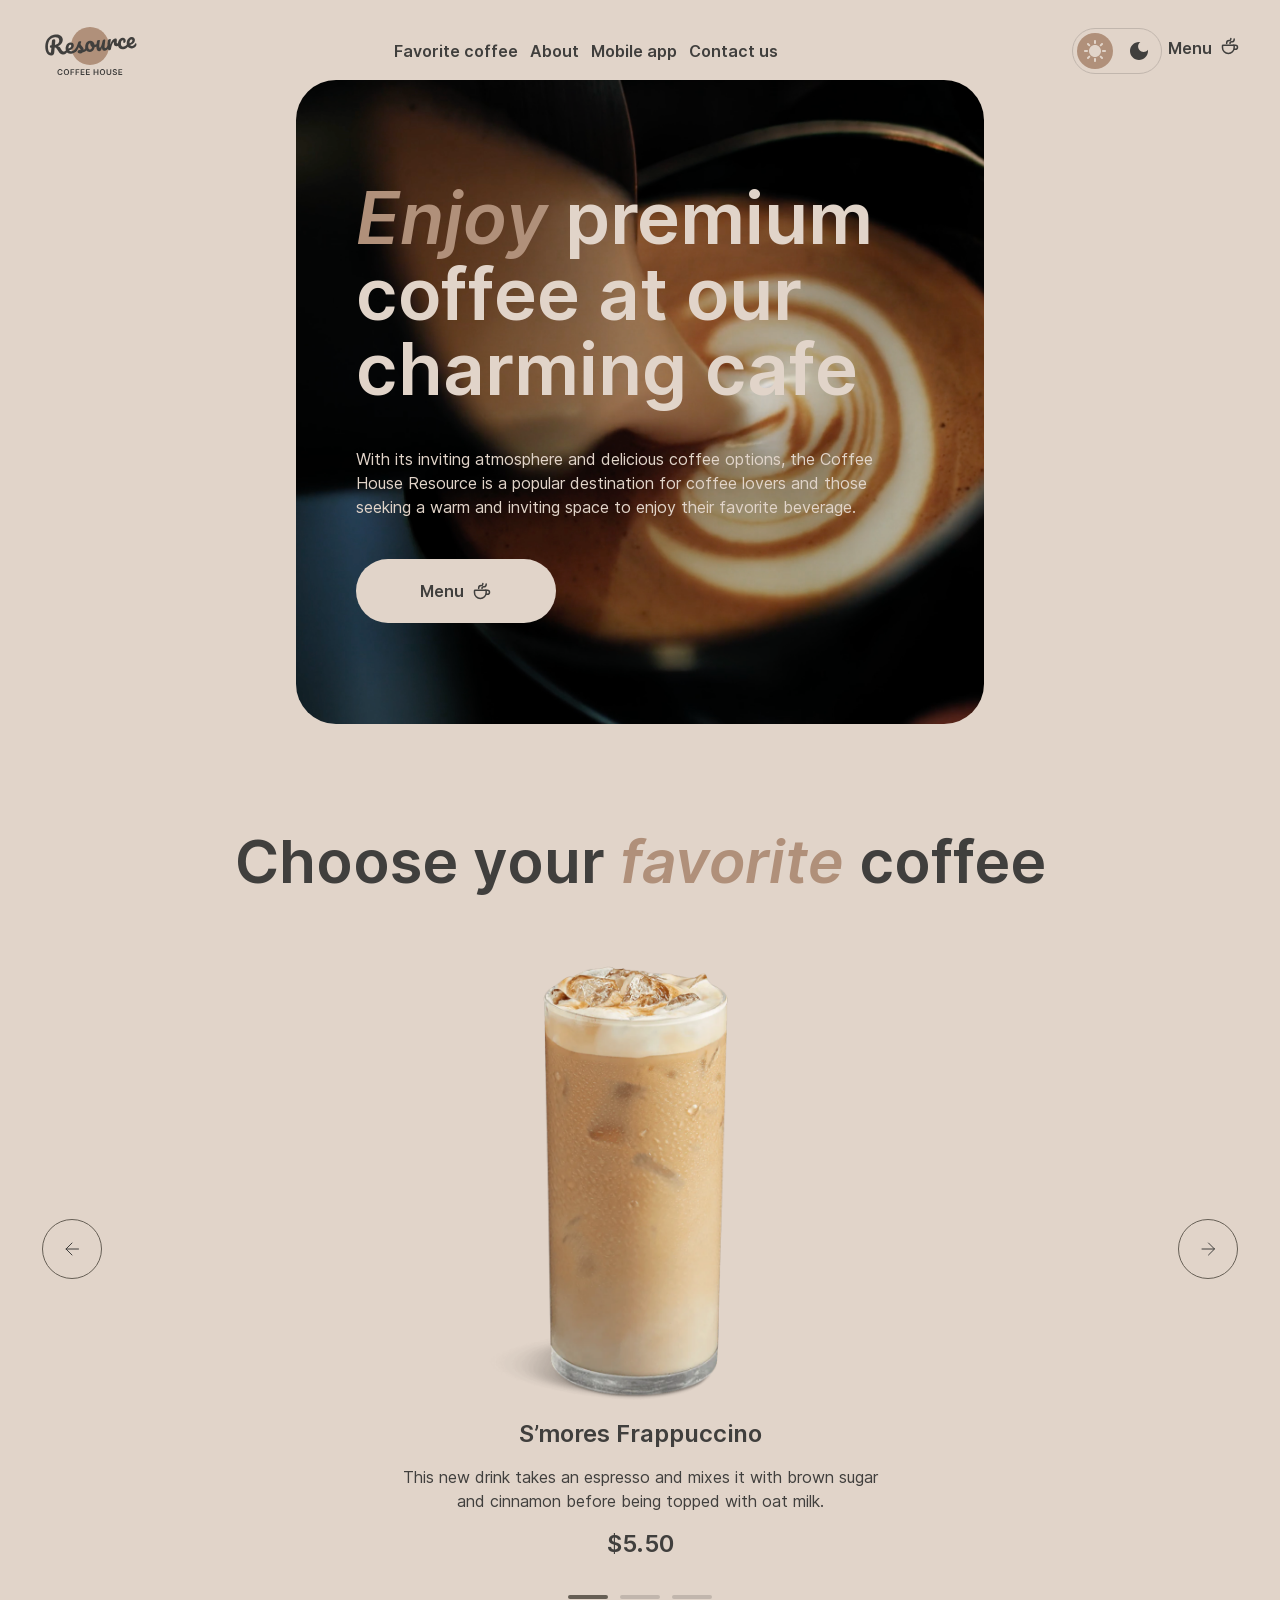
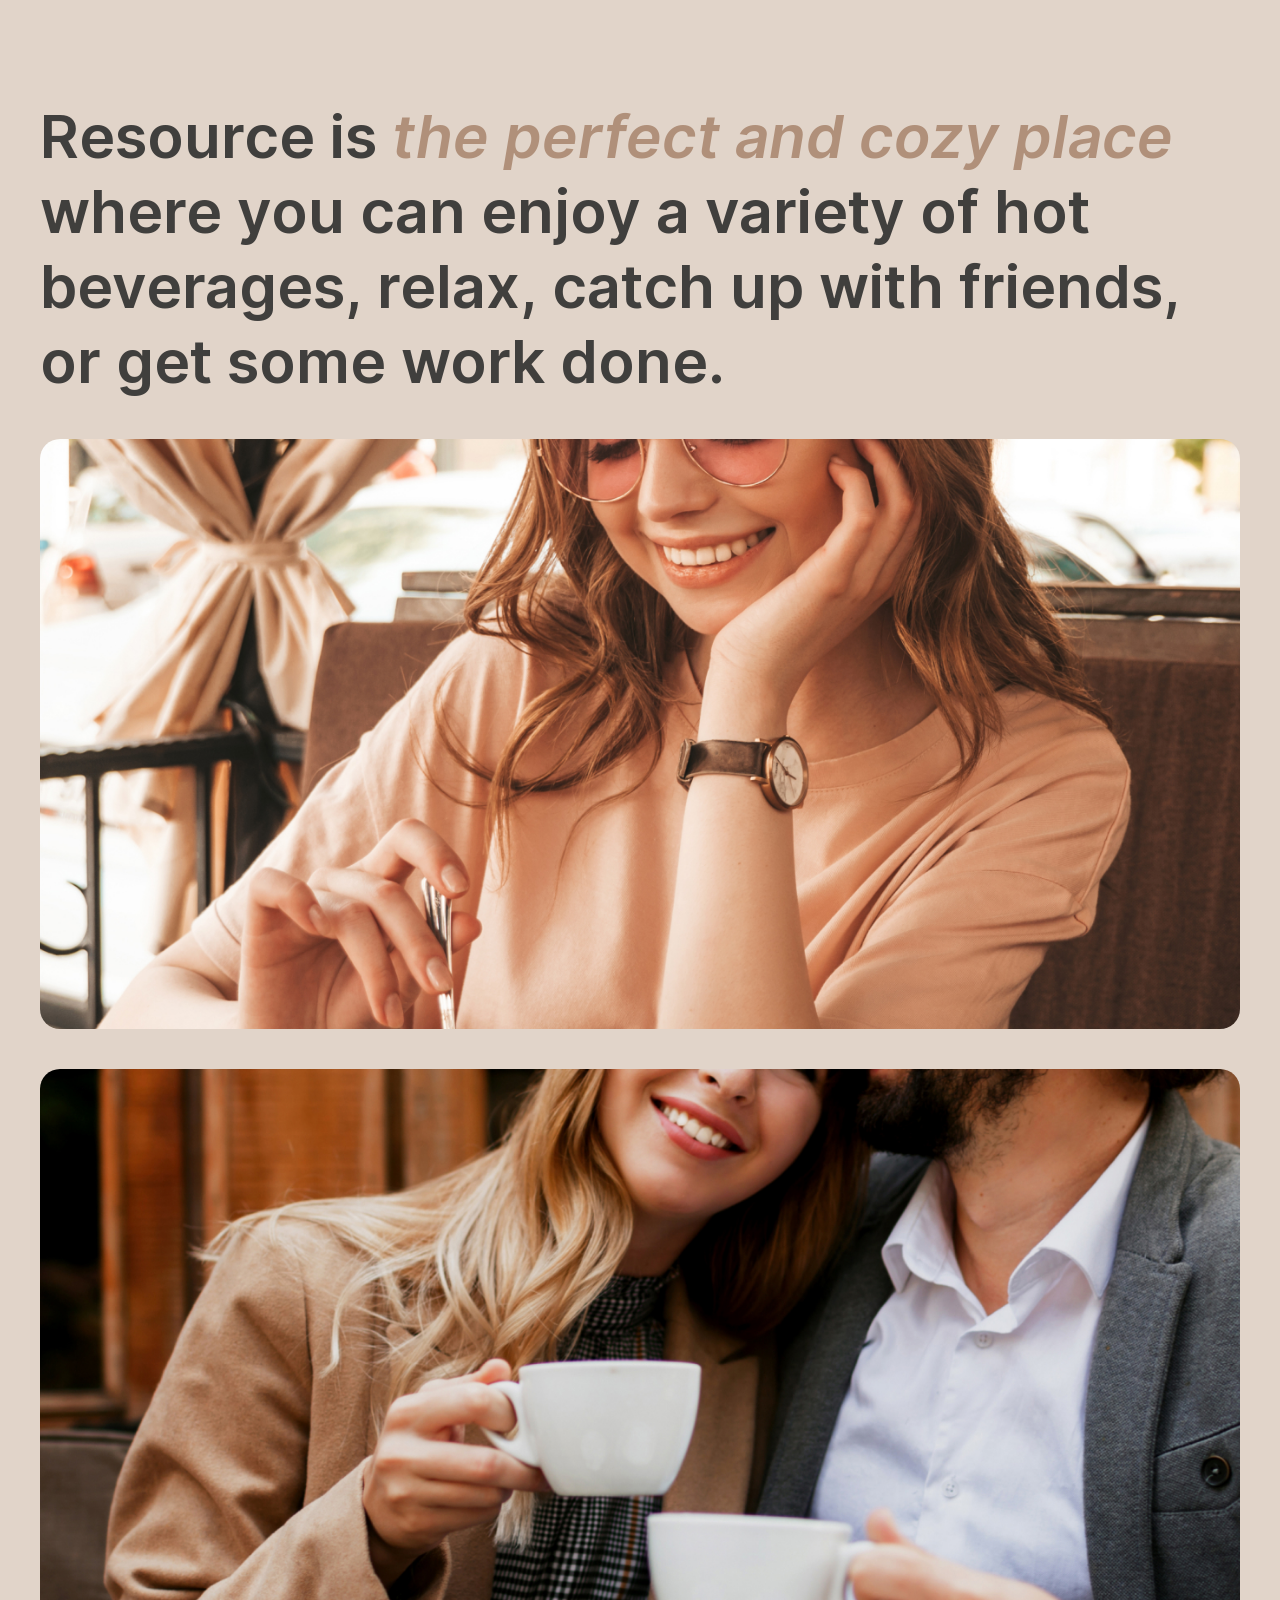
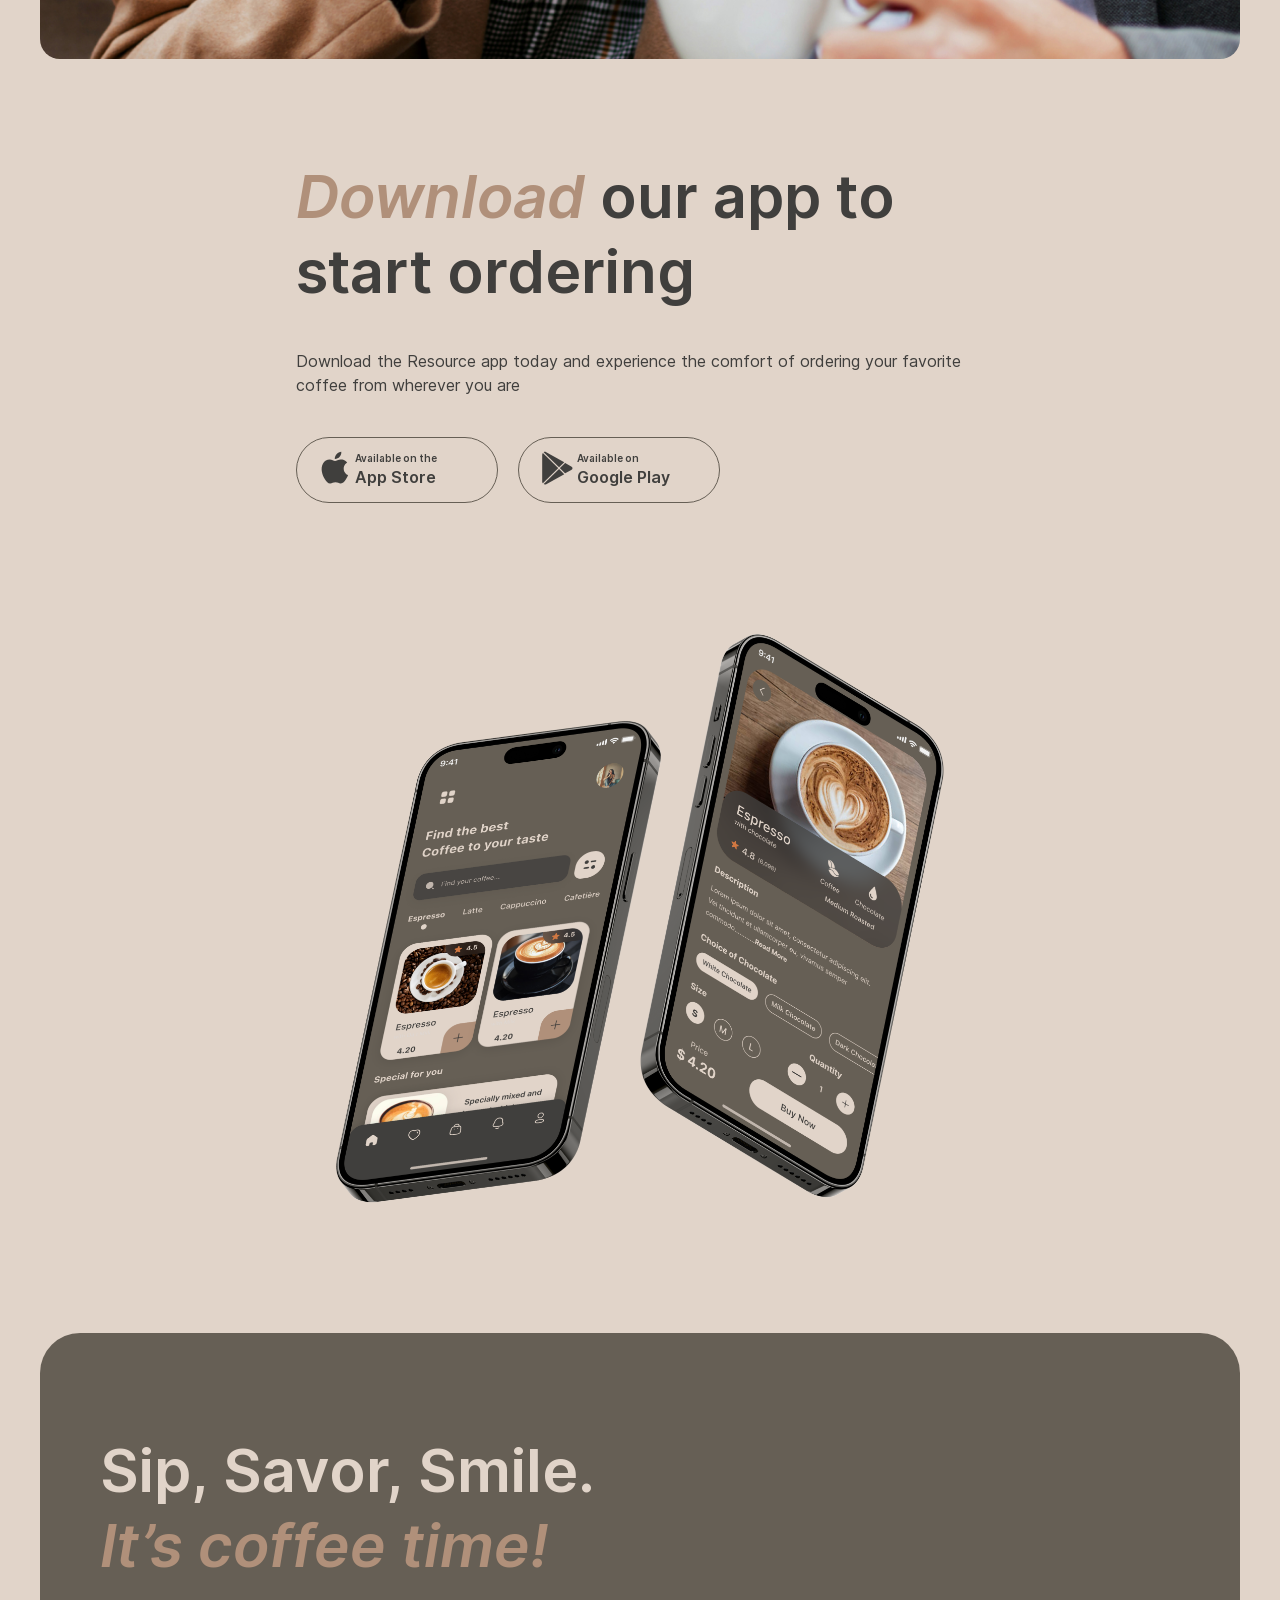
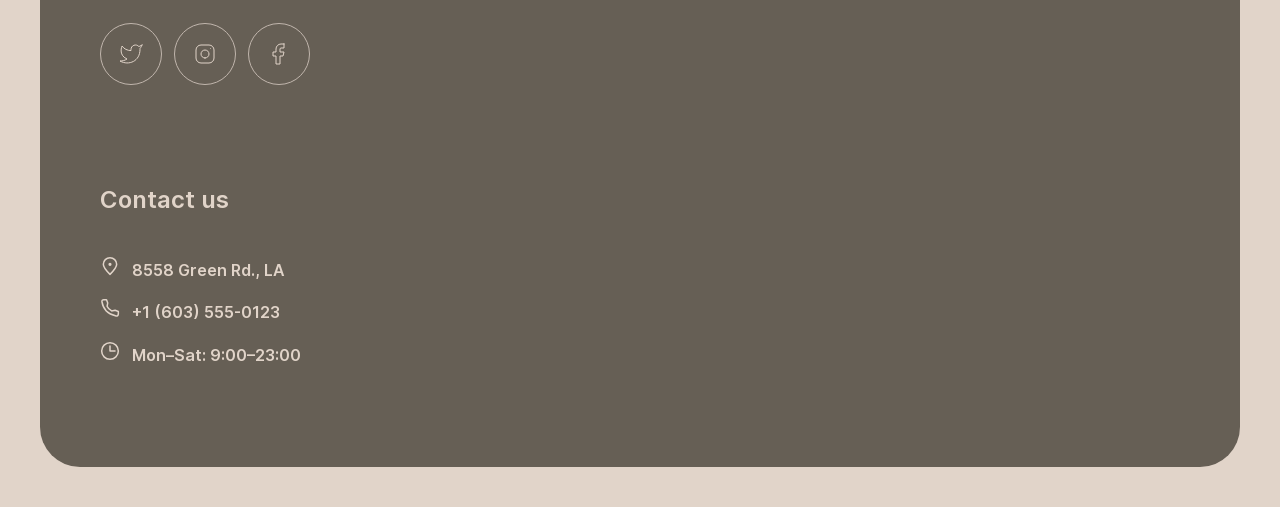
==== commit 5746b50d: "feat: functionality added for slider" ====
--- a/index.html
+++ b/index.html
@@ -80,15 +80,13 @@
     <link rel="stylesheet" href="./css/fonts.css?nocache=2026-09-23_19-55">
     <link rel="stylesheet" href="./css/global.css?nocache=2026-09-23_19-55">
     <link rel="stylesheet" href="./css/header.css?nocache=2026-09-23_20-30">
-    <link rel="stylesheet" href="./css/header_mobile.css?nocache=2026-09-23_20-30">
+    <link rel="stylesheet" href="./css/header_mobile.css?nocache=2026-09-23_21-30">
     <link rel="stylesheet" href="./css/header_table.css?nocache=2026-09-23_20-30">
     <link rel="stylesheet" href="./css/header_pc.css?nocache=2026-09-23_20-30">
     <link rel="stylesheet" href="./css/hero_mobile.css?nocache=2026-09-23_19-55">
     <link rel="stylesheet" href="./css/hero_table.css?nocache=2026-09-23_19-55">
     <link rel="stylesheet" href="./css/hero_pc.css?nocache=2026-09-23_19-55">
-    <link rel="stylesheet" href="./css/slider_mobile.css?nocache=2026-09-23_19-55">
-    <link rel="stylesheet" href="./css/slider_table.css?nocache=2026-09-23_19-55">
-    <link rel="stylesheet" href="./css/slider_pc.css?nocache=2026-09-23_19-55">
+    <link rel="stylesheet" href="./css/slider.css?nocache=2026-09-27_16-55">
     <link rel="stylesheet" href="./css/about_mobile.css?nocache=2026-09-23_19-55">
     <link rel="stylesheet" href="./css/about_table.css?nocache=2026-09-23_19-55">
     <link rel="stylesheet" href="./css/about_pc.css?nocache=2026-09-23_19-55">
@@ -110,7 +108,7 @@
         <header class="header">
             <div class="container">
                 <a href="./" class="header__logo">
-                    <svg data-theme='light' width="100" height="60" viewBox="0 0 100 60" fill="none"
+                    <svg aria-hidden="true" data-theme='light' width="100" height="60" viewBox="0 0 100 60" fill="none"
                         xmlns="http://www.w3.org/2000/svg">
                         <path
                             d="M69 25C69 35.4934 60.4934 44 50 44C39.5066 44 31 35.4934 31 25C31 14.5066 39.5066 6 50 6C60.4934 6 69 14.5066 69 25Z"
@@ -173,7 +171,7 @@
                             d="M22.5536 50.1449H21.4911C21.4608 49.9707 21.4049 49.8163 21.3235 49.6818C21.2421 49.5455 21.1407 49.4299 21.0195 49.3352C20.8983 49.2406 20.7601 49.1695 20.6048 49.1222C20.4513 49.0729 20.2856 49.0483 20.1076 49.0483C19.7913 49.0483 19.511 49.1279 19.2667 49.287C19.0224 49.4442 18.8311 49.6752 18.6928 49.9801C18.5546 50.2832 18.4854 50.6534 18.4854 51.0909C18.4854 51.536 18.5546 51.911 18.6928 52.2159C18.833 52.519 19.0243 52.7481 19.2667 52.9034C19.511 53.0568 19.7904 53.1335 20.1048 53.1335C20.279 53.1335 20.4419 53.1108 20.5934 53.0654C20.7468 53.018 20.8841 52.9489 21.0053 52.858C21.1284 52.7671 21.2317 52.6553 21.315 52.5227C21.4002 52.3902 21.4589 52.2387 21.4911 52.0682L22.5536 52.0739C22.5138 52.3504 22.4277 52.6099 22.2951 52.8523C22.1644 53.0947 21.993 53.3087 21.7809 53.4943C21.5688 53.6781 21.3207 53.822 21.0366 53.9262C20.7525 54.0284 20.4371 54.0796 20.0906 54.0796C19.5792 54.0796 19.1228 53.9612 18.7212 53.7245C18.3197 53.4877 18.0034 53.1459 17.7724 52.6989C17.5413 52.2519 17.4258 51.7159 17.4258 51.0909C17.4258 50.464 17.5423 49.9281 17.7752 49.483C18.0082 49.036 18.3254 48.6942 18.7269 48.4574C19.1284 48.2207 19.583 48.1023 20.0906 48.1023C20.4144 48.1023 20.7156 48.1477 20.994 48.2387C21.2724 48.3296 21.5205 48.4631 21.7383 48.6392C21.9561 48.8135 22.1351 49.0275 22.2752 49.2813C22.4173 49.5332 22.5101 49.821 22.5536 50.1449Z"
                             fill="#403F3D" />
                     </svg>
-                    <svg data-theme='dark' width="100" height="60" viewBox="0 0 100 60" fill="none"
+                    <svg aria-hidden="true" data-theme='dark' width="100" height="60" viewBox="0 0 100 60" fill="none"
                         xmlns="http://www.w3.org/2000/svg">
                         <path
                             d="M69 25C69 35.4934 60.4934 44 50 44C39.5066 44 31 35.4934 31 25C31 14.5066 39.5066 6 50 6C60.4934 6 69 14.5066 69 25Z"
@@ -259,7 +257,7 @@
                         <ul>
                             <li>
                                 <button onclick="ThemeSwitcher.setLight()" data-value="light">
-                                    <svg width="22" height="22" viewBox="0 0 22 22" fill="none"
+                                    <svg aria-hidden="true" width="22" height="22" viewBox="0 0 22 22" fill="none"
                                         xmlns="http://www.w3.org/2000/svg">
                                         <path
                                             d="M10 3V1C10 0.45 10.45 0 11 0C11.55 0 12 0.45 12 1V3C12 3.55 11.55 4 11 4C10.45 4 10 3.55 10 3ZM17.36 6.05L18.77 4.63C19.16 4.24 19.16 3.61 18.77 3.22C18.38 2.83 17.75 2.83 17.36 3.22L15.95 4.64C15.56 5.03 15.56 5.66 15.95 6.05C16.34 6.44 16.97 6.44 17.36 6.05ZM21 10H19C18.45 10 18 10.45 18 11C18 11.55 18.45 12 19 12H21C21.55 12 22 11.55 22 11C22 10.45 21.55 10 21 10ZM11 18C10.45 18 10 18.45 10 19V21C10 21.55 10.45 22 11 22C11.55 22 12 21.55 12 21V19C12 18.45 11.55 18 11 18ZM4.64 6.05L3.22 4.64C2.83 4.25 2.83 3.61 3.22 3.23C3.61 2.85 4.25 2.84 4.63 3.23L6.04 4.64C6.43 5.03 6.43 5.67 6.04 6.05C5.65 6.43 5.02 6.44 4.64 6.05ZM15.95 15.95C15.56 16.34 15.56 16.98 15.95 17.36L17.36 18.77C17.75 19.16 18.39 19.16 18.77 18.77C19.16 18.38 19.16 17.74 18.77 17.36L17.36 15.95C16.98 15.56 16.34 15.56 15.95 15.95ZM1 12H3C3.55 12 4 11.55 4 11C4 10.45 3.55 10 3 10H1C0.45 10 0 10.45 0 11C0 11.55 0.45 12 1 12ZM4.64 18.78L6.05 17.37C6.44 16.98 6.44 16.34 6.05 15.96C5.66 15.58 5.02 15.57 4.64 15.96L3.23 17.37C2.84 17.76 2.84 18.4 3.23 18.78C3.61 19.17 4.25 19.17 4.64 18.78ZM11 5C7.69 5 5 7.69 5 11C5 14.31 7.69 17 11 17C14.31 17 17 14.31 17 11C17 7.69 14.31 5 11 5Z"
@@ -269,7 +267,7 @@
                             </li>
                             <li>
                                 <button onclick="ThemeSwitcher.setDark()" data-value="dark">
-                                    <svg width="18" height="18" viewBox="0 0 18 18" fill="none"
+                                    <svg aria-hidden="true" width="18" height="18" viewBox="0 0 18 18" fill="none"
                                         xmlns="http://www.w3.org/2000/svg">
                                         <path
                                             d="M9 0C4.03 0 0 4.03 0 9C0 13.97 4.03 18 9 18C13.97 18 18 13.97 18 9C18 8.54 17.96 8.08 17.9 7.64C16.92 9.01 15.32 9.9 13.5 9.9C10.52 9.9 8.1 7.48 8.1 4.5C8.1 2.69 8.99 1.08 10.36 0.0999999C9.92 0.0399999 9.46 0 9 0Z"
@@ -281,7 +279,8 @@
                     </div>
                     <a class="theme_switcher__menu_button" href="./menu/">
                         Menu
-                        <svg width="20" height="20" viewBox="0 0 20 20" fill="none" xmlns="http://www.w3.org/2000/svg">
+                        <svg aria-hidden="true" width="20" height="20" viewBox="0 0 20 20" fill="none"
+                            xmlns="http://www.w3.org/2000/svg">
                             <path
                                 d="M14.167 9.76667V11.6667C14.167 14.8883 11.5553 17.5 8.33366 17.5C5.112 17.5 2.50033 14.8883 2.50033 11.6667V9.76667C2.50033 9.4353 2.76896 9.16667 3.10033 9.16667H13.567C13.8984 9.16667 14.167 9.4353 14.167 9.76667Z"
                                 stroke="#403F3D" stroke-width="1.5" stroke-linecap="round" stroke-linejoin="round" />
@@ -320,7 +319,7 @@
                             </p>
                             <a href="./menu">
                                 Menu
-                                <svg width="20" height="20" viewBox="0 0 20 20" fill="none"
+                                <svg aria-hidden="true" width="20" height="20" viewBox="0 0 20 20" fill="none"
                                     xmlns="http://www.w3.org/2000/svg">
                                     <path
                                         d="M14.167 9.76667V11.6667C14.167 14.8883 11.5553 17.5 8.33366 17.5C5.112 17.5 2.50033 14.8883 2.50033 11.6667V9.76667C2.50033 9.4353 2.76896 9.16667 3.10033 9.16667H13.567C13.8984 9.16667 14.167 9.4353 14.167 9.76667Z"
@@ -345,39 +344,85 @@
                 </div>
             </section>
             <section class="slider__section" id="favorite-coffee">
+                <div id="slider__inputs" style="display: none;">
+                    <input id="slide-1" type="radio" name="slider" value="1" checked>
+                    <input id="slide-2" type="radio" name="slider" value="2">
+                    <input id="slide-3" type="radio" name="slider" value="3">
+                </div>
                 <div class="container">
                     <h2>Choose your <i class="i">favorite</i> coffee</h2>
                     <div class="slider__wrapper">
-                        <div class="slider__image_block">
-                            <img src="./assets/coffee-slider/coffee-slider-1.png"
-                                alt="A cup of S mores Frappuccino with espresso, oat milk, and caramel topping">
-                        </div>
-                        <div class="slider__text_block">
-                            <div class="slider__title">
-                                S’mores Frappuccino
+                        <div class="slider__big_wrapper">
+                            <div>
+                                <div class="slider__image_block">
+                                    <img src="./assets/coffee-slider/coffee-slider-1.png"
+                                        alt="A cup of S mores Frappuccino with espresso, oat milk, and caramel topping">
+                                </div>
+                                <div class="slider__text_block">
+                                    <div class="slider__title">
+                                        S’mores Frappuccino
+                                    </div>
+                                    <div class="slider__description">
+                                        This new drink takes an espresso and mixes it with brown sugar and cinnamon
+                                        before being
+                                        topped with oat milk.
+                                    </div>
+                                    <div class="slider__cost">
+                                        $5.50
+                                    </div>
+                                </div>
                             </div>
-                            <div class="slider__description">
-                                This new drink takes an espresso and mixes it with brown sugar and cinnamon before being
-                                topped with oat milk.
+                            <div>
+                                <div class="slider__image_block">
+                                    <img src="./assets/coffee-slider/coffee-slider-2.png"
+                                        alt="A cup of Caramel Macchiato with espresso, caramel-peanut syrup, cream, and whipped foam">
+                                </div>
+                                <div class="slider__text_block">
+                                    <div class="slider__title">
+                                        Caramel Macchiato
+                                    </div>
+                                    <div class="slider__description">
+                                        Fragrant and unique classic espresso with rich caramel-peanut syrup, with cream
+                                        under whipped thick foam.
+                                    </div>
+                                    <div class="slider__cost">
+                                        $5.00
+                                    </div>
+                                </div>
                             </div>
-                            <div class="slider__cost">
-                                $5.50
+                            <div>
+                                <div class="slider__image_block">
+                                    <img src="./assets/coffee-slider/coffee-slider-3.png"
+                                        alt="A glass of iced coffee with milk and ice">
+                                </div>
+                                <div class="slider__text_block">
+                                    <div class="slider__title">
+                                        Ice coffee
+                                    </div>
+                                    <div class="slider__description">
+                                        A popular summer drink that tones and invigorates. Prepared from coffee, milk
+                                        and ice.
+                                    </div>
+                                    <div class="slider__cost">
+                                        $4.50
+                                    </div>
+                                </div>
                             </div>
                         </div>
                         <div class="slider__controlers">
-                            <button class="slider__controller--active"></button>
-                            <button></button>
-                            <button></button>
-                        </div>
-                        <button class="slider__button slider__button_left">
-                            <svg width="24" height="24" viewBox="0 0 24 24" fill="none"
+                            <label for="slide-1" class="slider__controller--active"></label>
+                            <label for="slide-2"></label>
+                            <label for="slide-3"></label>
+                        </div>
+                        <button class="slider__button slider__button_left" onclick="Slider.step(-1)">
+                            <svg aria-hidden="true" width="24" height="24" viewBox="0 0 24 24" fill="none"
                                 xmlns="http://www.w3.org/2000/svg">
                                 <path d="M18.5 12H6M12 18L6 12L12 6" stroke="#403F3D" stroke-linecap="round"
                                     stroke-linejoin="round" />
                             </svg>
                         </button>
-                        <button class="slider__button slider__button_right">
-                            <svg width="24" height="24" viewBox="0 0 24 24" fill="none"
+                        <button class="slider__button slider__button_right" onclick="Slider.step(1)">
+                            <svg aria-hidden="true" width="24" height="24" viewBox="0 0 24 24" fill="none"
                                 xmlns="http://www.w3.org/2000/svg">
                                 <path d="M6 12H18.5M12.5 18L18.5 12L12.5 6" stroke="#403F3D" stroke-linecap="round"
                                     stroke-linejoin="round" />
@@ -385,6 +430,7 @@
                         </button>
                     </div>
                 </div>
+                <script src="./js/Slider.js?nocache=2026-09-27_16-55"></script>
             </section>
             <section class="about_section__wrapper" id="about">
                 <div class="container">
@@ -434,7 +480,7 @@
                         <div class="mobile_app__buttons">
                             <a href="https://www.apple.com/app-store/" target="_blank">
                                 <div>
-                                    <svg width="36" height="36" viewBox="0 0 36 36" fill="none"
+                                    <svg aria-hidden="true" width="36" height="36" viewBox="0 0 36 36" fill="none"
                                         xmlns="http://www.w3.org/2000/svg">
                                         <path
                                             d="M26.7073 18.6307C26.6704 14.6324 30.065 12.6872 30.2203 12.5966C28.2977 9.86366 25.3178 9.49026 24.2707 9.46048C21.7679 9.20369 19.3403 10.9206 18.0654 10.9206C16.765 10.9206 14.8017 9.48529 12.6858 9.52747C9.96293 9.56841 7.41566 11.1055 6.0186 13.4923C3.13542 18.359 5.28572 25.5108 8.04802 29.4446C9.42981 31.3712 11.0444 33.5223 13.1578 33.4466C15.2254 33.3635 15.9978 32.1614 18.4929 32.1614C20.9651 32.1614 21.6903 33.4466 23.8457 33.3983C26.0647 33.3635 27.4618 31.463 28.7952 29.519C30.392 27.3108 31.0333 25.1362 31.0588 25.0245C31.0066 25.0071 26.7493 23.4229 26.7073 18.6307Z"
@@ -455,7 +501,7 @@
                             </a>
                             <a href="https://play.google.com/" target="_blank">
                                 <div>
-                                    <svg width="36" height="36" viewBox="0 0 36 36" fill="none"
+                                    <svg aria-hidden="true" width="36" height="36" viewBox="0 0 36 36" fill="none"
                                         xmlns="http://www.w3.org/2000/svg">
                                         <path
                                             d="M3.7558 3.20297C3.39335 3.57289 3.18359 4.14884 3.18359 4.89471V31.4994C3.18359 32.2453 3.39335 32.8212 3.7558 33.1911L3.84525 33.2723L19.1359 18.37V18.0181L3.84525 3.11575L3.7558 3.20297Z"
@@ -499,7 +545,7 @@
                             <ul class="footer__socials">
                                 <li>
                                     <a href="https://x.com/" target="_blank" title="Twitter">
-                                        <svg width="24" height="24" viewBox="0 0 24 24" fill="none"
+                                        <svg aria-hidden="true" width="24" height="24" viewBox="0 0 24 24" fill="none"
                                             xmlns="http://www.w3.org/2000/svg">
                                             <path
                                                 d="M23 3.01006C23 3.01006 20.9821 4.20217 19.86 4.54006C19.2577 3.84757 18.4573 3.35675 17.567 3.13398C16.6767 2.91122 15.7395 2.96725 14.8821 3.29451C14.0247 3.62177 13.2884 4.20446 12.773 4.96377C12.2575 5.72309 11.9877 6.62239 12 7.54006V8.54006C10.2426 8.58562 8.50127 8.19587 6.93101 7.4055C5.36074 6.61513 4.01032 5.44869 3 4.01006C3 4.01006 -1 13.0101 8 17.0101C5.94053 18.408 3.48716 19.109 1 19.0101C10 24.0101 21 19.0101 21 7.51006C20.9991 7.23151 20.9723 6.95365 20.92 6.68006C21.9406 5.67355 23 3.01006 23 3.01006Z"
@@ -509,7 +555,7 @@
                                 </li>
                                 <li>
                                     <a href="https://www.instagram.com/" target="_blank" title="Instagram">
-                                        <svg width="24" height="24" viewBox="0 0 24 24" fill="none"
+                                        <svg aria-hidden="true" width="24" height="24" viewBox="0 0 24 24" fill="none"
                                             xmlns="http://www.w3.org/2000/svg">
                                             <path
                                                 d="M12 16C14.2091 16 16 14.2091 16 12C16 9.79086 14.2091 8 12 8C9.79086 8 8 9.79086 8 12C8 14.2091 9.79086 16 12 16Z"
@@ -524,7 +570,7 @@
                                 </li>
                                 <li>
                                     <a href="https://www.facebook.com/" target="_blank" title="Facebook">
-                                        <svg width="24" height="24" viewBox="0 0 24 24" fill="none"
+                                        <svg aria-hidden="true" width="24" height="24" viewBox="0 0 24 24" fill="none"
                                             xmlns="http://www.w3.org/2000/svg">
                                             <path
                                                 d="M17 2H14C12.6739 2 11.4021 2.52678 10.4645 3.46447C9.52678 4.40215 9 5.67392 9 7V10H6V14H9V22H13V14H16L17 10H13V7C13 6.73478 13.1054 6.48043 13.2929 6.29289C13.4804 6.10536 13.7348 6 14 6H17V2Z"
@@ -539,7 +585,7 @@
                             <ul class="footer__right_socials">
                                 <li>
                                     <a href="https://maps.app.goo.gl/duysmRDQG5gXRLfT6" target="_blank">
-                                        <svg width="20" height="20" viewBox="0 0 20 20" fill="none"
+                                        <svg aria-hidden="true" width="20" height="20" viewBox="0 0 20 20" fill="none"
                                             xmlns="http://www.w3.org/2000/svg">
                                             <path
                                                 d="M16.6663 8.33329C16.6663 12.0152 9.99967 18.3333 9.99967 18.3333C9.99967 18.3333 3.33301 12.0152 3.33301 8.33329C3.33301 4.65139 6.31778 1.66663 9.99967 1.66663C13.6816 1.66663 16.6663 4.65139 16.6663 8.33329Z"
@@ -554,7 +600,7 @@
                                 </li>
                                 <li>
                                     <a href="tel:+1-603-555-0123">
-                                        <svg width="20" height="20" viewBox="0 0 20 20" fill="none"
+                                        <svg aria-hidden="true" width="20" height="20" viewBox="0 0 20 20" fill="none"
                                             xmlns="http://www.w3.org/2000/svg">
                                             <path
                                                 d="M15.0984 12.2516L11.6665 12.9166C9.34845 11.7531 7.91654 10.4166 7.08321 8.33329L7.72483 4.89154L6.51197 1.66663L3.72946 1.66663C2.60191 1.66663 1.71466 2.59958 1.90108 3.71161C2.29888 6.08454 3.37231 10.0391 6.24987 12.9166C9.27338 15.9401 13.5661 17.3318 16.1378 17.9288C17.299 18.1983 18.3332 17.2908 18.3332 16.0988L18.3332 13.4843L15.0984 12.2516Z"
@@ -566,7 +612,7 @@
                                 </li>
                                 <li>
                                     <span title="Mon-Sat: 9:00-23:00" style="cursor: help;">
-                                        <svg width="20" height="20" viewBox="0 0 20 20" fill="none"
+                                        <svg aria-hidden="true" width="20" height="20" viewBox="0 0 20 20" fill="none"
                                             xmlns="http://www.w3.org/2000/svg">
                                             <g clip-path="url(#clip0_217_1736)">
                                                 <path d="M10 5L10 10L15 10" stroke="#E1D4C9" stroke-width="1.5"
--- a/css/header_mobile.css
+++ b/css/header_mobile.css
@@ -1,4 +1,4 @@
-@media screen and (max-width: 768px) {
+@media screen and (max-width: 768.5px) {
     .header__burger {
         display: block !important;
     }
--- a/css/slider.css
+++ b/css/slider.css
@@ -0,0 +1,316 @@
+.slider__section>div {
+    display: flex;
+    flex-direction: column;
+    gap: 40px;
+}
+
+.slider__section h2 {
+    font-family: Inter;
+    font-weight: 600;
+    font-style: Semi Bold;
+    line-height: 125%;
+    letter-spacing: 0%;
+    text-align: center;
+
+    margin: 0;
+}
+
+.slider__wrapper {
+    display: flex;
+    justify-content: center;
+    align-items: center;
+    flex-direction: column;
+    gap: 20px;
+
+    position: relative;
+    padding-bottom: 40px;
+}
+
+.slider__image_block {
+    display: flex;
+    justify-content: center;
+    align-items: center;
+}
+
+.slider__image_block img {
+    width: auto;
+    height: auto;
+}
+
+.slider__text_block {
+    display: flex;
+    flex-direction: column;
+    gap: 16px;
+}
+
+.slider__title {
+    font-family: Inter;
+    font-weight: 600;
+    font-style: Semi Bold;
+    font-size: 24px;
+    line-height: 125%;
+    letter-spacing: 0%;
+    text-align: center;
+}
+
+.slider__description {
+    font-family: Inter;
+    font-weight: 400;
+    font-style: Regular;
+    font-size: 16px;
+    line-height: 150%;
+    letter-spacing: 0%;
+    text-align: center;
+}
+
+.slider__cost {
+    font-family: Inter;
+    font-weight: 600;
+    font-style: Semi Bold;
+    font-size: 24px;
+    line-height: 125%;
+    letter-spacing: 0%;
+    text-align: center;
+}
+
+.slider__controlers {
+    height: 40px;
+
+    position: absolute;
+    bottom: 0;
+    left: 0;
+}
+
+body[data-theme="dark"] .slider__button {
+    border-color: var(--dark-border-inverse);
+}
+
+.slider__button,
+.slider__button:hover svg path {
+    transition: all 0.5s ease;
+}
+
+body[data-theme="dark"] .slider__button svg path {
+    stroke: var(--dark-border-inverse);
+}
+
+.slider__button:hover {
+    background-color: var(--background-container);
+}
+
+.slider__button:hover svg path {
+    stroke: var(--text-inverse);
+}
+
+.slider__button_left {
+    top: calc(50% - 60px / 2 - 40px / 2);
+    left: 2px;
+}
+
+.slider__button_right {
+    top: calc(50% - 60px / 2 - 40px / 2);
+    right: 2px;
+}
+
+.slider__wrapper {
+    overflow: hidden;
+}
+
+.slider__big_wrapper {
+    width: 100%;
+    transform: translateX(0%);
+    /* overflow: hidden; */
+
+    display: flex;
+
+    transition: all 1s ease-in-out;
+}
+
+.slider__big_wrapper>div {
+    display: flex;
+    width: 100%;
+    flex: 0 0 100%;
+
+    flex-direction: column;
+    justify-content: center;
+    align-items: center;
+}
+
+/* slider button */
+.slider__controlers {
+    display: flex;
+    justify-content: center;
+    align-items: end;
+    gap: 12px;
+
+    width: 100%;
+}
+
+.slider__controlers label {
+    width: 40px;
+    height: 4px;
+    border: none;
+    background-color: var(--border-primary);
+    border-radius: 100px;
+
+    cursor: pointer;
+}
+
+/* .slider__controlers label.slider__controller--active {
+    background-color: var(--border-inverse);
+} */
+
+.slider__section:has(input:checked#slide-1) label[for="slide-1"],
+.slider__section:has(input:checked#slide-2) label[for="slide-2"],
+.slider__section:has(input:checked#slide-3) label[for="slide-3"] {
+    background-color: var(--border-inverse);
+}
+
+.slider__section:has(input:checked#slide-1) .slider__big_wrapper {
+    transform: translateX(0%);
+}
+
+.slider__section:has(input:checked#slide-2) .slider__big_wrapper {
+    transform: translateX(-100%);
+}
+
+.slider__section:has(input:checked#slide-3) .slider__big_wrapper {
+    transform: translateX(-200%);
+}
+
+/* mobile */
+@media screen and (max-width: 768px) {
+    .slider__section>div {
+        padding: 0 16px;
+    }
+
+    .slider__section h2 {
+        font-size: 32px;
+    }
+
+    .slider__image_block {
+        width: 348px;
+        height: 348px;
+    }
+
+    .slider__image_block img {
+        max-width: 348px;
+        max-height: 348px;
+    }
+
+    .slider__text_block {
+        width: 348px;
+    }
+
+    .slider__controlers {
+        display: flex;
+        justify-content: center;
+        align-items: end;
+        gap: 12px;
+
+        width: 100%;
+    }
+
+    .slider__controlers button {
+        width: 40px;
+        height: 4px;
+        border: none;
+        background-color: var(--border-primary);
+        border-radius: 100px;
+    }
+
+    .slider__button {
+        display: none;
+    }
+}
+
+/* table */
+@media screen and (min-width: 768px) and (max-width: 1439px) {
+    .slider__section>div {
+        padding: 0 40px;
+    }
+
+    .slider__section h2 {
+        font-size: 60px;
+    }
+
+    .slider__image_block {
+        width: 480px;
+        height: 480px;
+    }
+
+    .slider__image_block img {
+        max-width: 480px;
+        max-height: 480px;
+    }
+
+    .slider__text_block {
+        width: 480px;
+    }
+
+    .slider__controlers {
+        display: flex;
+        justify-content: center;
+        align-items: end;
+        gap: 12px;
+
+        width: 100%;
+    }
+
+    .slider__controlers button {
+        width: 40px;
+        height: 4px;
+        border: none;
+        background-color: var(--border-primary);
+        border-radius: 100px;
+    }
+
+    .slider__button {
+        width: 60px;
+        height: 60px;
+        border-radius: 100%;
+        border: 1px solid var(--border-inverse);
+        background-color: transparent;
+
+        display: flex;
+        justify-content: center;
+        align-items: center;
+
+        position: absolute;
+    }
+}
+
+/* pc */
+@media screen and (min-width: 1439px) {
+    .slider__section h2 {
+        font-size: 60px;
+    }
+
+    .slider__image_block {
+        width: 480px;
+        height: 480px;
+    }
+
+    .slider__image_block img {
+        max-width: 480px;
+        max-height: 480px;
+    }
+
+    .slider__text_block {
+        width: 480px;
+    }
+
+    .slider__button {
+        width: 60px;
+        height: 60px;
+        border-radius: 100%;
+        border: 1px solid var(--border-inverse);
+        background-color: transparent;
+
+        display: flex;
+        justify-content: center;
+        align-items: center;
+
+        position: absolute;
+    }
+}
